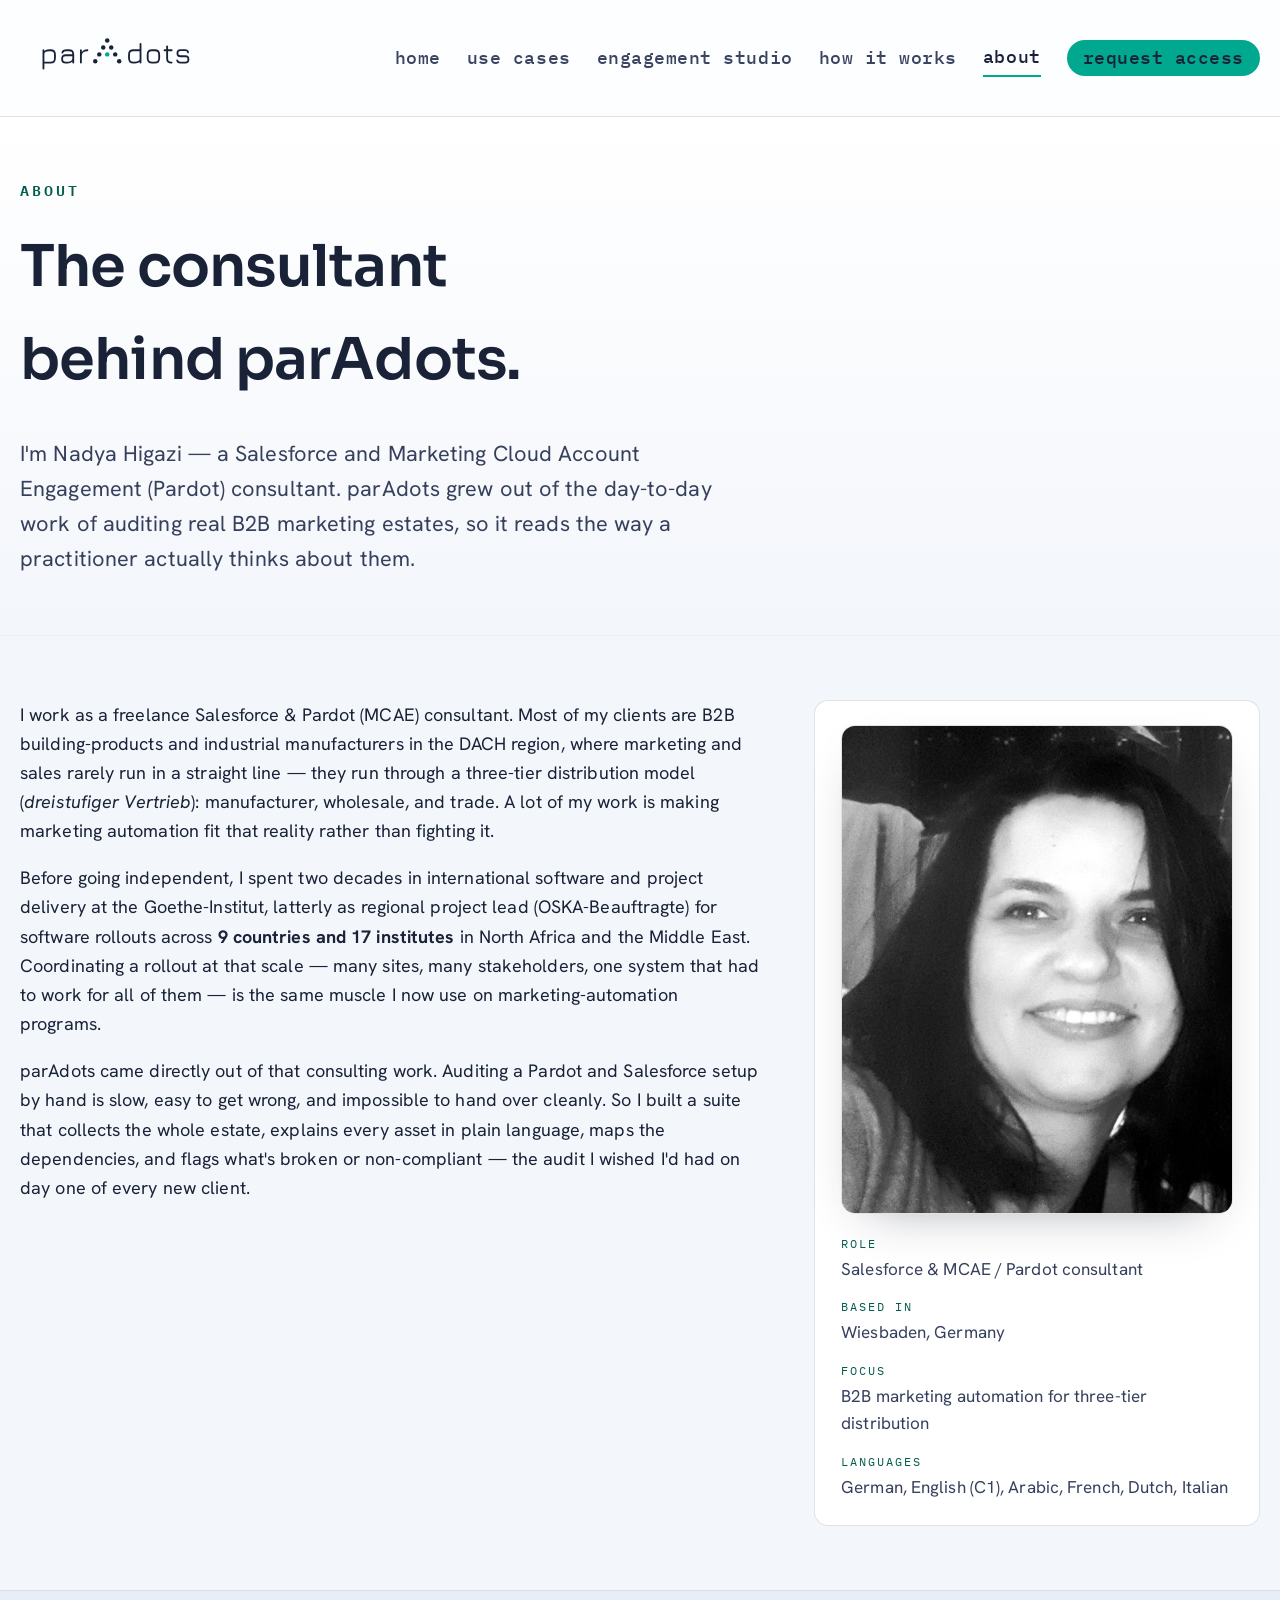
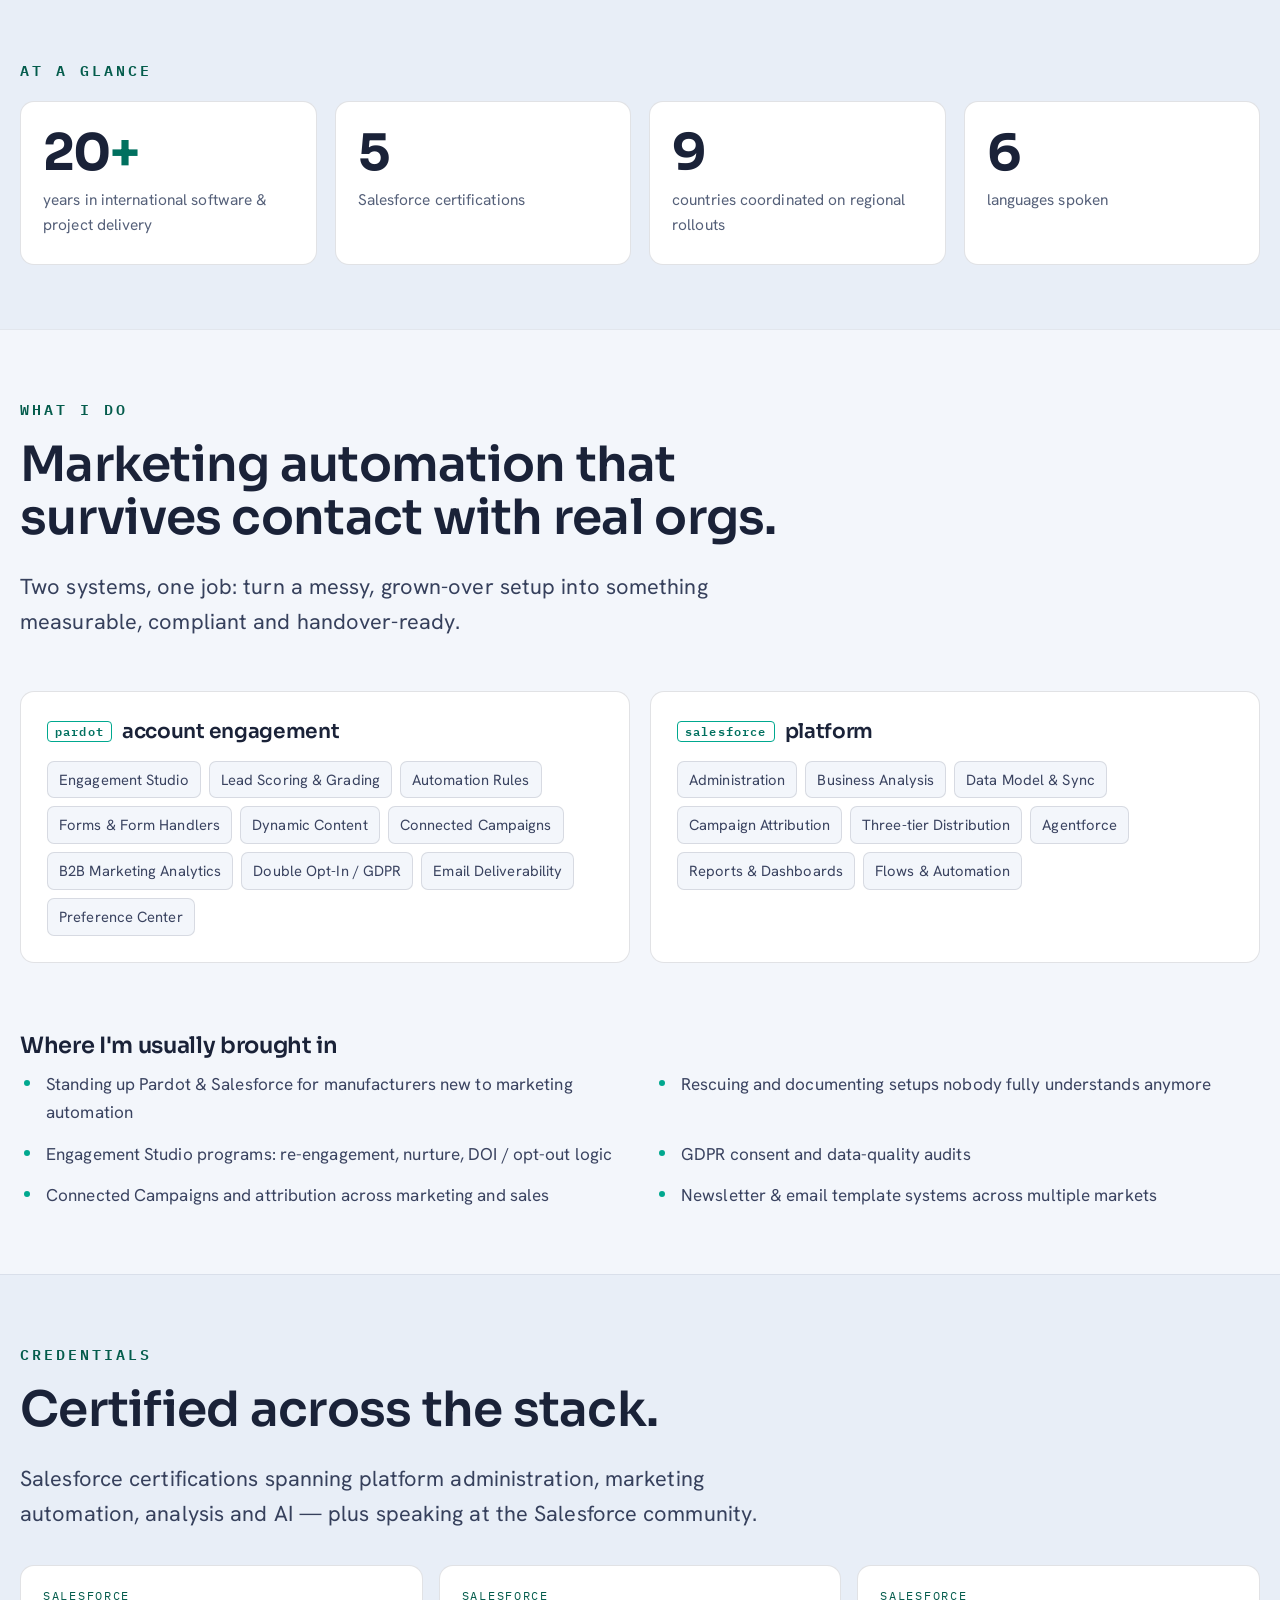
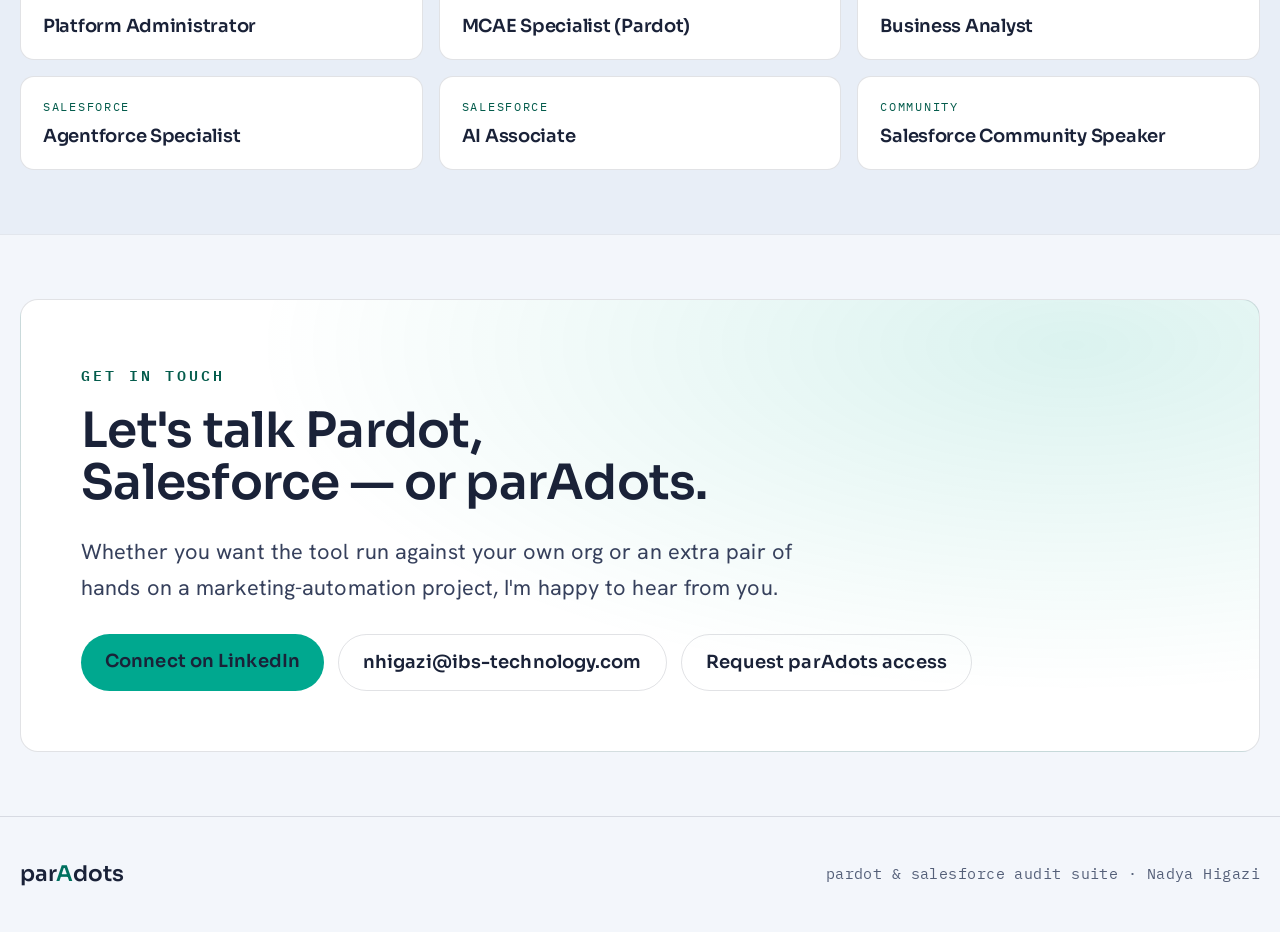
==== about.html @ d180ff5a "Add files via upload" ====
<!doctype html>
<html lang="en">
<head>
<meta charset="utf-8">
<meta name="viewport" content="width=device-width, initial-scale=1">
<title>parAdots — About</title>
<meta name="description" content="About Nadya Higazi — the Salesforce & Marketing Cloud Account Engagement (Pardot) consultant behind parAdots.">
<link rel="icon" href="assets/parAdots-logo.svg">
<link rel="preconnect" href="https://fonts.googleapis.com">
<link rel="preconnect" href="https://fonts.gstatic.com" crossorigin>
<link rel="stylesheet" href="https://fonts.googleapis.com/css2?family=Sora:wght@400;500;600;700&family=Hanken+Grotesk:wght@400;500;600&family=IBM+Plex+Mono:wght@400;500&display=swap">
<link rel="stylesheet" href="styles.css">
<style>
  /* about-page-only helpers, built on the shared tokens */
  .bio-grid{display:grid;grid-template-columns:1.5fr .9fr;gap:clamp(28px,4vw,52px);align-items:start;}
  @media(max-width:820px){.bio-grid{grid-template-columns:1fr;}}
  .glance{border:1px solid var(--line);border-radius:var(--r);background:var(--surface);padding:24px 26px;position:sticky;top:128px;}
  .glance dl{margin:0;display:grid;grid-template-columns:1fr;gap:14px;}
  .glance dt{font-family:var(--font-mono);font-size:.68rem;letter-spacing:.16em;text-transform:uppercase;color:var(--accent-ink);margin-bottom:2px;}
  .glance dd{margin:0;font-size:.95rem;color:#36405c;}
  .twocol{display:grid;grid-template-columns:1fr 1fr;gap:20px;}
  @media(max-width:760px){.twocol{grid-template-columns:1fr;}}
  .certs{display:grid;grid-template-columns:repeat(3,1fr);gap:16px;margin-top:34px;}
  @media(max-width:760px){.certs{grid-template-columns:1fr 1fr;}}
  @media(max-width:440px){.certs{grid-template-columns:1fr;}}
  .cert{border:1px solid var(--line);border-radius:var(--r);background:var(--surface);padding:20px 22px;}
  .cert .k{font-family:var(--font-mono);font-size:.68rem;letter-spacing:.14em;text-transform:uppercase;color:var(--accent-ink);}
  .cert h3{font-size:1rem;margin:.5em 0 0;}
  .portrait{display:block;width:100%;height:auto;border:1px solid var(--line);border-radius:var(--r);box-shadow:0 18px 50px -28px rgba(26,34,56,.45);margin-bottom:20px;}
</style>
</head>
<body>

<header>
  <div class="wrap nav">
    <a class="brandmark" href="index.html" aria-label="parAdots home"><img src="assets/parAdots-logo.svg" alt="parAdots"></a>
    <nav class="nav-links">
      <a href="index.html" class="hide-sm">home</a>
      <a href="scenarios.html" class="hide-sm">use cases</a>
      <a href="engagement-studio.html" class="hide-sm">engagement studio</a>
      <a href="how-it-works.html" class="hide-sm">how it works</a>
      <a href="about.html" class="active">about</a>
      <a href="request-access.html" class="nav-cta">request access</a>
    </nav>
  </div>
</header>

<div class="page-head">
  <div class="wrap">
    <span class="eyebrow">about</span>
    <h1 style="font-size:clamp(2rem,5vw,3.2rem);max-width:18ch">The consultant behind parAdots.</h1>
    <p class="lead">I'm Nadya Higazi — a Salesforce and Marketing Cloud Account Engagement (Pardot) consultant. parAdots grew out of the day-to-day work of auditing real B2B marketing estates, so it reads the way a practitioner actually thinks about them.</p>
  </div>
</div>

<section>
  <div class="wrap bio-grid">
    <div>
      <p>I work as a freelance Salesforce &amp; Pardot (MCAE) consultant. Most of my clients are B2B building-products and industrial manufacturers in the DACH region, where marketing and sales rarely run in a straight line — they run through a three-tier distribution model (<em>dreistufiger Vertrieb</em>): manufacturer, wholesale, and trade. A lot of my work is making marketing automation fit that reality rather than fighting it.</p>
      <p>Before going independent, I spent two decades in international software and project delivery at the Goethe-Institut, latterly as regional project lead (OSKA-Beauftragte) for software rollouts across <strong>9 countries and 17 institutes</strong> in North Africa and the Middle East. Coordinating a rollout at that scale — many sites, many stakeholders, one system that had to work for all of them — is the same muscle I now use on marketing-automation programs.</p>
      <p>parAdots came directly out of that consulting work. Auditing a Pardot and Salesforce setup by hand is slow, easy to get wrong, and impossible to hand over cleanly. So I built a suite that collects the whole estate, explains every asset in plain language, maps the dependencies, and flags what's broken or non-compliant — the audit I wished I'd had on day one of every new client.</p>
    </div>
    <aside class="glance">
      <img class="portrait" src="[data-uri]" alt="Nadya Higazi" width="720" height="900">
      <dl>
        <div><dt>Role</dt><dd>Salesforce &amp; MCAE / Pardot consultant</dd></div>
        <div><dt>Based in</dt><dd>Wiesbaden, Germany</dd></div>
        <div><dt>Focus</dt><dd>B2B marketing automation for three-tier distribution</dd></div>
        <div><dt>Languages</dt><dd>German, English (C1), Arabic, French, Dutch, Italian</dd></div>
      </dl>
    </aside>
  </div>
</section>

<section class="band-deep">
  <div class="wrap">
    <span class="eyebrow">at a glance</span>
    <div class="stats">
      <div class="stat"><div class="big">20<span class="u">+</span></div><div class="cap">years in international software &amp; project delivery</div></div>
      <div class="stat"><div class="big">5</div><div class="cap">Salesforce certifications</div></div>
      <div class="stat"><div class="big">9</div><div class="cap">countries coordinated on regional rollouts</div></div>
      <div class="stat"><div class="big">6</div><div class="cap">languages spoken</div></div>
    </div>
  </div>
</section>

<section>
  <div class="wrap">
    <span class="eyebrow">what i do</span>
    <h2>Marketing automation that survives contact with real orgs.</h2>
    <p class="lead" style="margin-bottom:2.4em">Two systems, one job: turn a messy, grown-over setup into something measurable, compliant and handover-ready.</p>
    <div class="cov">
      <div class="cov-col"><h3><span class="tag">pardot</span> account engagement</h3>
        <div class="tags"><span>Engagement Studio</span><span>Lead Scoring &amp; Grading</span><span>Automation Rules</span><span>Forms &amp; Form Handlers</span><span>Dynamic Content</span><span>Connected Campaigns</span><span>B2B Marketing Analytics</span><span>Double Opt-In / GDPR</span><span>Email Deliverability</span><span>Preference Center</span></div>
      </div>
      <div class="cov-col"><h3><span class="tag">salesforce</span> platform</h3>
        <div class="tags"><span>Administration</span><span>Business Analysis</span><span>Data Model &amp; Sync</span><span>Campaign Attribution</span><span>Three-tier Distribution</span><span>Agentforce</span><span>Reports &amp; Dashboards</span><span>Flows &amp; Automation</span></div>
      </div>
    </div>
    <h3 style="margin-top:3em;font-family:var(--font-display);font-size:1.25rem">Where I'm usually brought in</h3>
    <ul class="checks">
      <li>Standing up Pardot &amp; Salesforce for manufacturers new to marketing automation</li>
      <li>Rescuing and documenting setups nobody fully understands anymore</li>
      <li>Engagement Studio programs: re-engagement, nurture, DOI / opt-out logic</li>
      <li>GDPR consent and data-quality audits</li>
      <li>Connected Campaigns and attribution across marketing and sales</li>
      <li>Newsletter &amp; email template systems across multiple markets</li>
    </ul>
  </div>
</section>

<section class="band-deep">
  <div class="wrap">
    <span class="eyebrow">credentials</span>
    <h2>Certified across the stack.</h2>
    <p class="lead">Salesforce certifications spanning platform administration, marketing automation, analysis and AI — plus speaking at the Salesforce community.</p>
    <div class="certs">
      <div class="cert"><div class="k">salesforce</div><h3>Platform Administrator</h3></div>
      <div class="cert"><div class="k">salesforce</div><h3>MCAE Specialist (Pardot)</h3></div>
      <div class="cert"><div class="k">salesforce</div><h3>Business Analyst</h3></div>
      <div class="cert"><div class="k">salesforce</div><h3>Agentforce Specialist</h3></div>
      <div class="cert"><div class="k">salesforce</div><h3>AI Associate</h3></div>
      <div class="cert"><div class="k">community</div><h3>Salesforce Community Speaker</h3></div>
    </div>
  </div>
</section>

<section>
  <div class="wrap">
    <div class="cta-box">
      <span class="eyebrow">get in touch</span>
      <h2 style="max-width:20ch">Let's talk Pardot, Salesforce — or parAdots.</h2>
      <p class="lead">Whether you want the tool run against your own org or an extra pair of hands on a marketing-automation project, I'm happy to hear from you.</p>
      <div class="btn-row">
        <a class="btn" href="https://www.linkedin.com/in/nadya-higazi" target="_blank" rel="noopener">Connect on LinkedIn</a>
        <a class="btn ghost" href="mailto:nhigazi@ibs-technology.com">nhigazi@ibs-technology.com</a>
        <a class="btn ghost" href="request-access.html">Request parAdots access</a>
      </div>
    </div>
  </div>
</section>

<footer>
  <div class="wrap foot">
    <span class="wordmark">par<span class="cap">A</span>dots</span>
    <p>pardot &amp; salesforce audit suite · Nadya Higazi</p>
  </div>
</footer>

</body>
</html>
---- styles.css ----
/* parAdots — shared styles (multi-page). Light "laboratory paper" ground, navy ink, one teal accent. */
:root{
  --paper:#f3f6fb; --paper-2:#e8eef7; --surface:#ffffff; --surface-2:#edf1f8;
  --accent:#00a88f; --accent-deep:#00705f; --accent-ink:#045c4c;
  --ink:#1a2238; --fg:#1a2238; --muted:#556079;
  --line:rgba(26,34,56,0.13); --line-2:rgba(26,34,56,0.07);
  --warn:#d08a1e; --crit:#d6453b; --info:#3f6fc0;
  --maxw:1280px; --wide:1280px; --r:14px;
  --font-display:'Sora',system-ui,sans-serif;
  --font-body:'Hanken Grotesk',system-ui,sans-serif;
  --font-mono:'IBM Plex Mono',ui-monospace,monospace;
}
*{box-sizing:border-box;}
html{font-size:18px;-webkit-text-size-adjust:100%;scroll-behavior:smooth;}
body{margin:0;background:var(--paper);color:var(--fg);font-family:var(--font-body);font-size:1rem;line-height:1.62;letter-spacing:.1px;overflow-x:hidden;}
img{max-width:100%;}
a{color:inherit;}

.wrap{max-width:var(--maxw);margin-inline:auto;padding-left:max(20px,env(safe-area-inset-left,0px));padding-right:max(20px,env(safe-area-inset-right,0px));}
.wide{max-width:var(--wide);}
section{padding-block:clamp(40px,5vw,64px);position:relative;}
section + section{border-top:1px solid var(--line-2);}
.band-deep{background:var(--paper-2);}

h1,h2,h3{font-family:var(--font-display);text-wrap:balance;font-weight:600;letter-spacing:-.015em;color:var(--ink);margin:0 0 .5em;}
h2{font-size:clamp(1.9rem,3.8vw,2.8rem);line-height:1.08;}
h3{font-size:1.12rem;line-height:1.3;}
p{margin:0 0 1em;}
.eyebrow{font-family:var(--font-mono);font-size:.84rem;font-weight:600;letter-spacing:.2em;text-transform:uppercase;color:var(--accent-ink);display:inline-block;margin:0 0 1.1em;}
.muted{color:var(--muted);}
.lead{font-size:clamp(1.1rem,1.7vw,1.28rem);color:#36405c;max-width:62ch;}
code{font-family:var(--font-mono);color:var(--accent-deep);}
.wordmark{font-family:var(--font-display);font-weight:600;letter-spacing:-.01em;color:var(--ink);}
.wordmark .cap{color:var(--accent-deep);}

/* ---------- header / nav (large logo) ---------- */
header{position:sticky;top:0;z-index:70;background:rgba(255,255,255,.82);backdrop-filter:blur(14px);-webkit-backdrop-filter:blur(14px);border-bottom:1px solid var(--line);}
.nav{display:flex;align-items:center;gap:22px;min-height:112px;flex-wrap:wrap;padding-block:12px;}
.brandmark{display:flex;align-items:center;text-decoration:none;}
.brandmark img{height:92px;width:auto;display:block;}
.nav-links{margin-left:auto;display:flex;gap:26px;align-items:center;flex-wrap:wrap;}
.nav-links a{font-family:var(--font-mono);font-size:.98rem;font-weight:500;letter-spacing:.03em;text-decoration:none;color:#3a4360;text-transform:lowercase;transition:color .18s;padding-block:4px;}
.nav-links a:hover{color:var(--ink);}
.nav-links a.active{color:var(--ink);border-bottom:2px solid var(--accent);}
.nav-cta{color:var(--ink)!important;background:var(--accent);padding:9px 16px;border-radius:100px;font-weight:500;border-bottom:0!important;}
.nav-cta:hover{background:#0fbda2;}
@media(max-width:860px){
  .brandmark img{height:68px;}
  .nav{min-height:88px;}
  .nav-links{gap:16px;}
  .nav-links a.hide-sm{display:none;}
}

/* ---------- hero (home) ---------- */
.hero{position:relative;overflow:hidden;padding-block:clamp(52px,8vw,92px);background:linear-gradient(180deg,#fff 0%,var(--paper) 72%);}
#dotfield{position:absolute;inset:0;width:100%;height:100%;z-index:0;}
.hero .wrap{position:relative;z-index:1;}
.hero h1{font-size:clamp(2.5rem,7vw,4.6rem);line-height:.98;font-weight:700;letter-spacing:-.03em;margin:0 0 .45em;max-width:16ch;}
.hero h1 .mark{color:var(--accent-deep);}
.hero .lead{font-size:clamp(1.08rem,2vw,1.3rem);max-width:58ch;}
.chips{display:flex;flex-wrap:wrap;gap:10px;margin-top:2em;}
.chip{font-family:var(--font-mono);font-size:.72rem;letter-spacing:.04em;color:#3a4360;border:1px solid var(--line);border-radius:100px;padding:7px 13px;background:rgba(255,255,255,.7);}
.chip b{color:var(--accent-deep);font-weight:600;}

/* ---------- inner page header ---------- */
.page-head{background:linear-gradient(180deg,#fff 0%,var(--paper) 100%);padding-block:clamp(34px,5vw,58px);border-bottom:1px solid var(--line-2);}
.page-head .lead{margin-bottom:0;}

/* ---------- buttons ---------- */
.btn{display:inline-block;font-family:var(--font-display);font-weight:600;text-decoration:none;background:var(--accent);color:var(--ink);padding:13px 24px;border-radius:100px;transition:background .18s;}
.btn:hover{background:#0fbda2;}
.btn.ghost{background:transparent;border:1px solid var(--line);color:var(--ink);}
.btn.ghost:hover{background:var(--surface-2);}
.btn-row{display:flex;flex-wrap:wrap;gap:14px;margin-top:1.6em;}

/* ---------- explore cards (home) ---------- */
.cards{display:grid;grid-template-columns:repeat(3,1fr);gap:20px;margin-top:40px;}
.card{display:block;text-decoration:none;border:1px solid var(--line);border-radius:var(--r);padding:26px;background:var(--surface);transition:border-color .18s,transform .18s,box-shadow .18s;}
.card:hover{border-color:var(--accent);transform:translateY(-3px);box-shadow:0 16px 40px -26px rgba(26,34,56,.5);}
.card .num{font-family:var(--font-mono);font-size:.74rem;color:var(--accent-ink);letter-spacing:.1em;}
.card h3{margin:12px 0 .3em;}
.card p{font-size:.92rem;color:var(--muted);margin:0;}
.card .go{font-family:var(--font-mono);font-size:.78rem;color:var(--accent-deep);margin-top:14px;display:inline-block;}
@media(max-width:820px){.cards{grid-template-columns:1fr;}}

/* ---------- pipeline ---------- */
.pipe{display:grid;grid-template-columns:repeat(4,1fr);gap:1px;background:var(--line);border:1px solid var(--line);border-radius:var(--r);overflow:hidden;}
.pipe .step{background:var(--surface);padding:26px 22px;}
.pipe .num{font-family:var(--font-mono);font-size:.72rem;color:var(--accent-deep);letter-spacing:.1em;}
.pipe .step h3{margin-top:12px;}
.pipe .step p{font-size:.9rem;color:var(--muted);margin:0;}
@media(max-width:760px){.pipe{grid-template-columns:1fr 1fr;}}
@media(max-width:440px){.pipe{grid-template-columns:1fr;}}

/* ---------- framed screenshots ---------- */
.frame{border:1px solid var(--line);border-radius:var(--r);overflow:hidden;background:var(--surface);box-shadow:0 18px 50px -28px rgba(26,34,56,.45);}
.frame img{display:block;width:100%;height:auto;}
figure{margin:0;}
figcaption{font-family:var(--font-mono);font-size:.78rem;letter-spacing:.05em;color:var(--muted);margin-top:12px;text-align:center;}

/* ---------- scenarios ---------- */
.scenario{display:grid;grid-template-columns:1.02fr .98fr;gap:clamp(32px,5vw,64px);align-items:center;}
.scenario+.scenario{margin-top:clamp(56px,8vw,96px);}
.scenario.flip .s-art{order:-1;}
.s-index{font-family:var(--font-mono);font-size:1.02rem;font-weight:600;letter-spacing:.1em;color:var(--accent-ink);margin-bottom:1.1em;display:flex;align-items:center;gap:12px;}
.s-index::before{content:"";width:30px;height:2px;background:var(--accent);display:inline-block;}
.s-h{font-family:var(--font-display);font-size:clamp(1.4rem,2.6vw,1.9rem);margin-bottom:.5em;}
.prob{color:var(--muted);border-left:2px solid var(--line);padding-left:16px;margin:1.3em 0;}
.prob .label{display:block;font-family:var(--font-mono);font-size:.74rem;font-weight:600;letter-spacing:.16em;text-transform:uppercase;color:var(--accent-ink);margin-bottom:6px;}
.payoff{display:flex;gap:12px;align-items:flex-start;margin-top:1.4em;}
.payoff svg{flex:0 0 auto;margin-top:3px;}
.payoff p{margin:0;font-family:var(--font-display);font-weight:500;font-size:1.05rem;color:var(--ink);}
.s-art{min-width:0;}
@media(max-width:820px){.scenario{grid-template-columns:1fr;gap:26px;}.scenario.flip .s-art{order:0;}}

/* ---------- ES features ---------- */
.feat3{display:grid;grid-template-columns:repeat(3,1fr);gap:20px;margin-top:40px;}
.feat{border:1px solid var(--line);border-radius:var(--r);padding:24px;background:var(--surface);}
.feat .ic{width:34px;height:34px;border-radius:9px;display:flex;align-items:center;justify-content:center;background:var(--surface-2);margin-bottom:14px;}
.feat h3{font-size:1.02rem;}
.feat p{font-size:.9rem;color:var(--muted);margin:0;}
@media(max-width:760px){.feat3{grid-template-columns:1fr;}}

/* ---------- process steps ---------- */
.steps2{display:flex;flex-direction:column;gap:34px;margin-top:38px;}
.steps2 figure{margin:0;}
.steps2 .narrow{max-width:560px;width:100%;margin-inline:auto;}
.steplab{font-family:var(--font-mono);font-size:.88rem;font-weight:600;letter-spacing:.1em;color:var(--accent-ink);margin:0 0 10px;}

/* ---------- stats ---------- */
.stats{display:grid;grid-template-columns:repeat(4,1fr);gap:18px;}
.stat{border:1px solid var(--line);border-radius:var(--r);padding:26px 22px;background:var(--surface);}
.stat .big{font-family:var(--font-display);font-weight:700;font-size:clamp(2rem,4vw,2.8rem);line-height:1;letter-spacing:-.03em;}
.stat .big .u{color:var(--accent-deep);}
.stat .cap{font-size:.86rem;color:var(--muted);margin-top:10px;}
@media(max-width:760px){.stats{grid-template-columns:1fr 1fr;}}

/* ---------- coverage ---------- */
.cov{display:grid;grid-template-columns:1fr 1fr;gap:20px;}
.cov-col{border:1px solid var(--line);border-radius:var(--r);padding:26px;background:var(--surface);}
.cov-col h3{display:flex;align-items:center;gap:10px;}
.cov-col h3 .tag{font-family:var(--font-mono);font-size:.64rem;letter-spacing:.1em;color:var(--accent-deep);border:1px solid var(--accent);border-radius:4px;padding:2px 7px;}
.tags{display:flex;flex-wrap:wrap;gap:8px;margin-top:16px;}
.tags span{font-size:.82rem;color:#3a4360;background:var(--paper);border:1px solid var(--line);border-radius:7px;padding:6px 11px;}
@media(max-width:720px){.cov{grid-template-columns:1fr;}}
.checks{display:grid;grid-template-columns:1fr 1fr;gap:14px 30px;margin:10px 0 0;padding:0;}
.checks li{list-style:none;padding-left:26px;position:relative;color:#3a4360;font-size:.95rem;}
.checks li::before{content:"";position:absolute;left:4px;top:9px;width:6px;height:6px;border-radius:50%;background:var(--accent);}
@media(max-width:640px){.checks{grid-template-columns:1fr;}}

/* ---------- cta ---------- */
.cta-box{border:1px solid var(--line);border-radius:18px;padding:clamp(32px,6vw,60px);background:radial-gradient(120% 140% at 85% 10%,rgba(0,168,143,.14),transparent 55%),var(--surface);}
.copyrow{display:inline-flex;align-items:center;margin-top:8px;border:1px solid var(--line);border-radius:100px;overflow:hidden;background:var(--paper);max-width:100%;}
.copyrow code{font-size:.9rem;padding:12px 18px;color:var(--ink);overflow:hidden;text-overflow:ellipsis;}
.copyrow button{border:0;background:var(--accent);color:var(--ink);font-family:var(--font-mono);font-size:.8rem;padding:12px 18px;cursor:pointer;letter-spacing:.05em;flex:0 0 auto;}
.copyrow button:hover{background:#0fbda2;}
.copyrow button.done{background:var(--surface-2);color:var(--accent-deep);}

/* ---------- footer ---------- */
footer{border-top:1px solid var(--line);padding-block:40px;}
.foot{display:flex;flex-wrap:wrap;gap:14px 30px;align-items:center;justify-content:space-between;}
.foot .wordmark{font-size:1.2rem;}
.foot p{margin:0;font-size:.82rem;color:var(--muted);font-family:var(--font-mono);letter-spacing:.03em;}
.foot nav{display:flex;flex-wrap:wrap;gap:18px;}
.foot nav a{font-family:var(--font-mono);font-size:.78rem;color:var(--muted);text-decoration:none;}
.foot nav a:hover{color:var(--ink);}

:focus-visible{outline:2px solid var(--accent-deep);outline-offset:3px;border-radius:4px;}
@media(prefers-reduced-motion:reduce){*{animation:none!important;transition:none!important;scroll-behavior:auto;}}
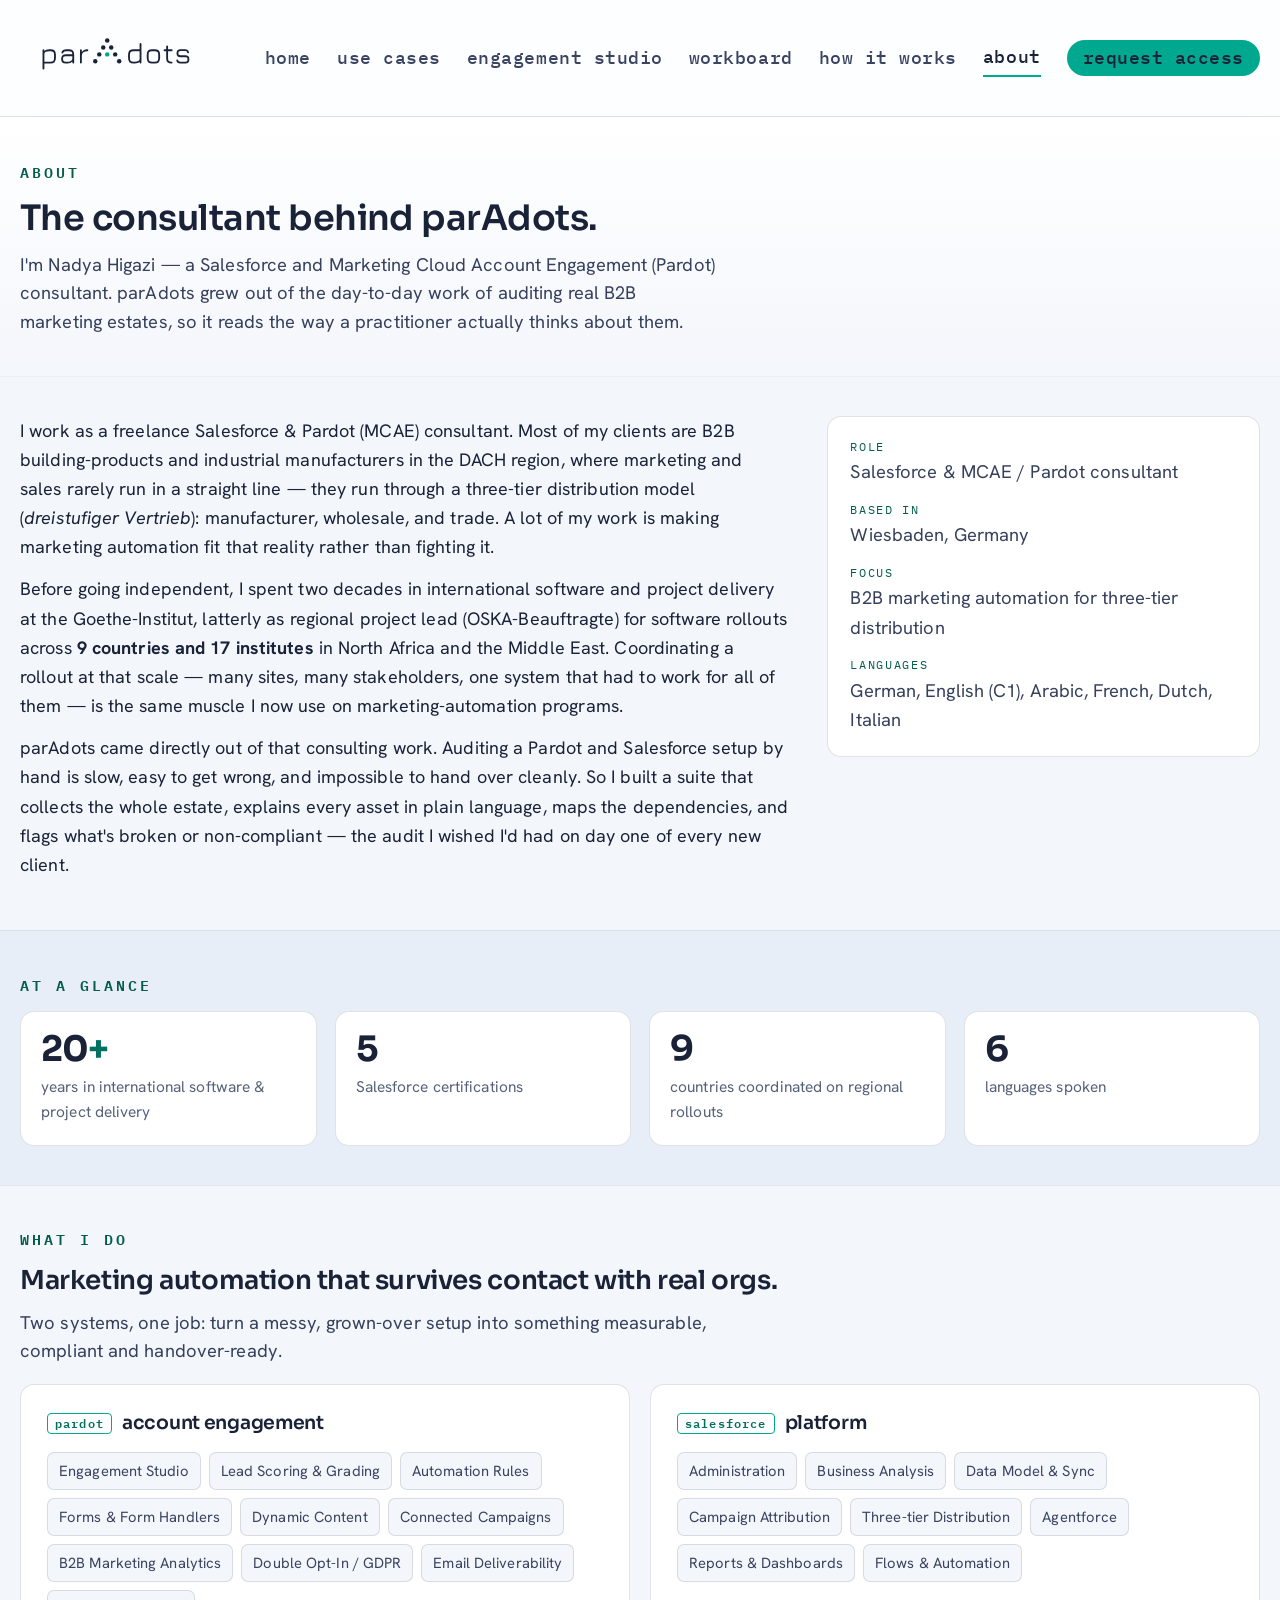
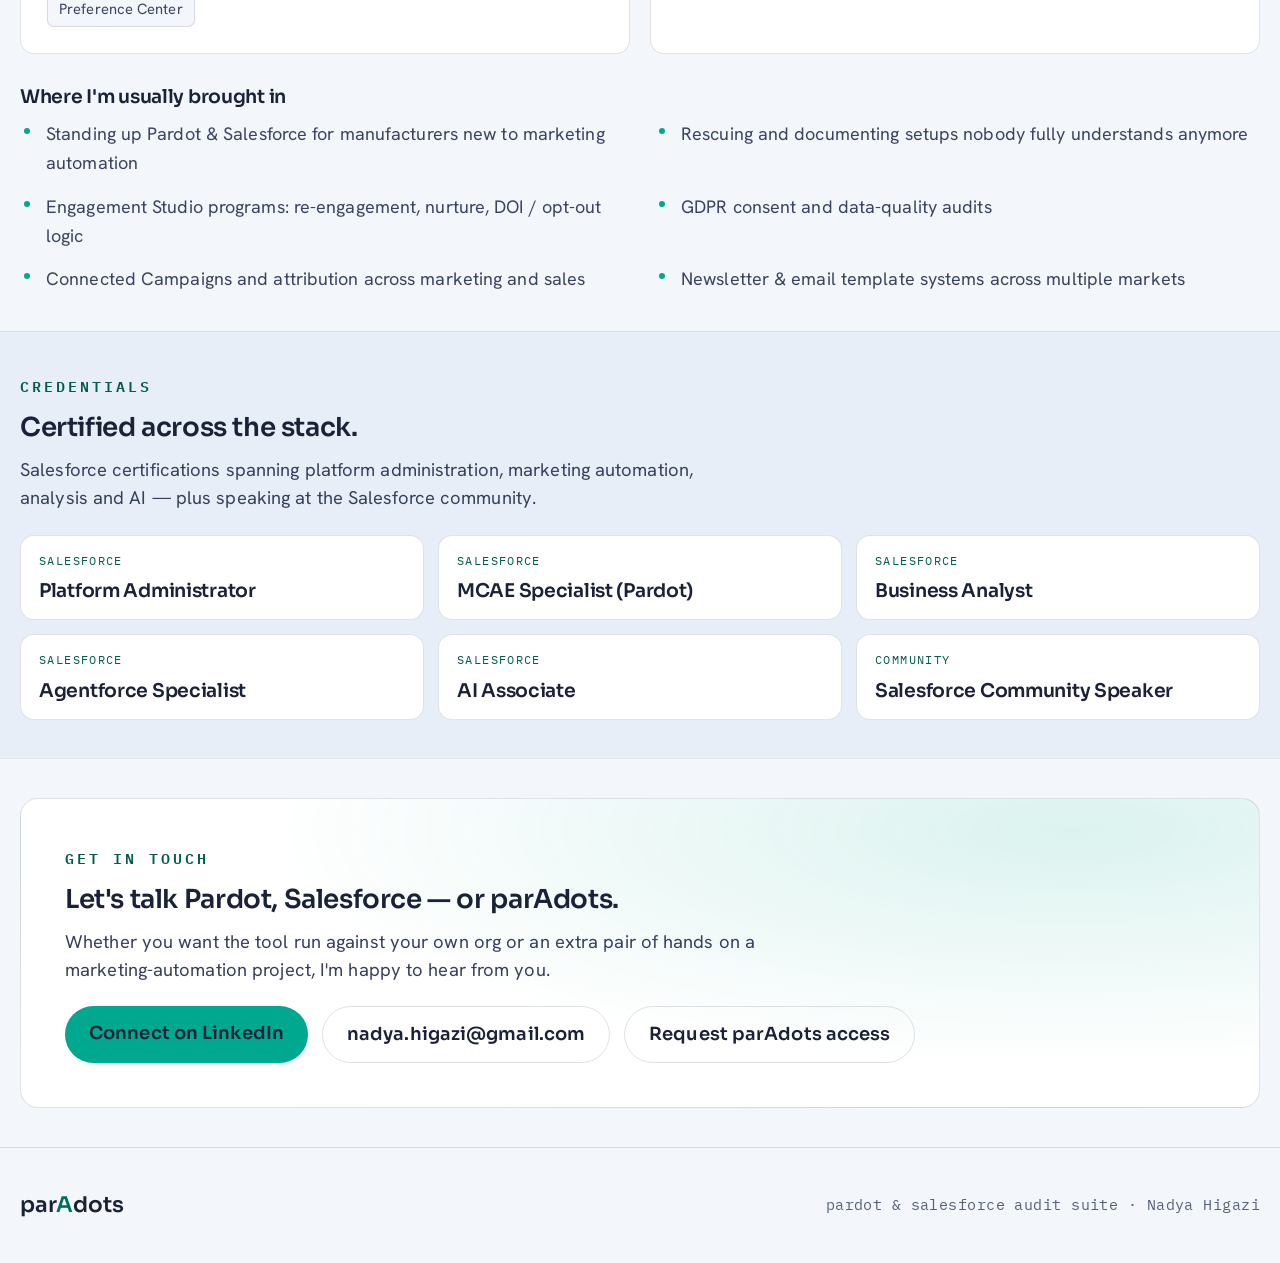
==== commit 338cacfb: "Add files via upload" ====
--- a/about.html
+++ b/about.html
@@ -11,22 +11,35 @@
 <link rel="stylesheet" href="https://fonts.googleapis.com/css2?family=Sora:wght@400;500;600;700&family=Hanken+Grotesk:wght@400;500;600&family=IBM+Plex+Mono:wght@400;500&display=swap">
 <link rel="stylesheet" href="styles.css">
 <style>
-  /* about-page-only helpers, built on the shared tokens */
-  .bio-grid{display:grid;grid-template-columns:1.5fr .9fr;gap:clamp(28px,4vw,52px);align-items:start;}
+  /* about page — unified type scale + tighter rhythm */
+  .page-head{padding-block:clamp(26px,3.5vw,40px);}
+  .page-head h1{font-size:1.95rem;line-height:1.15;max-width:30ch;margin:0 0 .35em;}
+  section{padding-block:clamp(28px,3vw,40px);}
+  section h2{font-size:1.45rem;line-height:1.22;margin:0 0 .45em;}
+  .eyebrow{margin-bottom:.85em;}
+  p{margin:0 0 .72em;}
+  .lead{font-size:1.02rem;line-height:1.55;max-width:70ch;margin:0 0 1em;}
+  h3{font-size:1.05rem;}
+
+  .bio-grid{display:grid;grid-template-columns:1.6fr .9fr;gap:clamp(24px,3vw,40px);align-items:start;}
   @media(max-width:820px){.bio-grid{grid-template-columns:1fr;}}
-  .glance{border:1px solid var(--line);border-radius:var(--r);background:var(--surface);padding:24px 26px;position:sticky;top:128px;}
-  .glance dl{margin:0;display:grid;grid-template-columns:1fr;gap:14px;}
-  .glance dt{font-family:var(--font-mono);font-size:.68rem;letter-spacing:.16em;text-transform:uppercase;color:var(--accent-ink);margin-bottom:2px;}
-  .glance dd{margin:0;font-size:.95rem;color:#36405c;}
-  .twocol{display:grid;grid-template-columns:1fr 1fr;gap:20px;}
-  @media(max-width:760px){.twocol{grid-template-columns:1fr;}}
-  .certs{display:grid;grid-template-columns:repeat(3,1fr);gap:16px;margin-top:34px;}
+  .glance{border:1px solid var(--line);border-radius:var(--r);background:var(--surface);padding:20px 22px;position:sticky;top:128px;}
+  .glance dl{margin:0;display:grid;gap:12px;}
+  .glance dt{font-family:var(--font-mono);font-size:.66rem;letter-spacing:.14em;text-transform:uppercase;color:var(--accent-ink);margin-bottom:2px;}
+  .glance dd{margin:0;font-size:1.02rem;color:#36405c;}
+  .stats .big{font-size:1.95rem;}
+  .stat{padding:20px 20px;}
+  .stat .cap{font-size:.86rem;margin-top:8px;}
+  .cov-col h3{font-size:1.05rem;}
+  .checks li{font-size:1rem;}
+  .certs{display:grid;grid-template-columns:repeat(3,1fr);gap:14px;margin-top:22px;}
   @media(max-width:760px){.certs{grid-template-columns:1fr 1fr;}}
   @media(max-width:440px){.certs{grid-template-columns:1fr;}}
-  .cert{border:1px solid var(--line);border-radius:var(--r);background:var(--surface);padding:20px 22px;}
-  .cert .k{font-family:var(--font-mono);font-size:.68rem;letter-spacing:.14em;text-transform:uppercase;color:var(--accent-ink);}
-  .cert h3{font-size:1rem;margin:.5em 0 0;}
-  .portrait{display:block;width:100%;height:auto;border:1px solid var(--line);border-radius:var(--r);box-shadow:0 18px 50px -28px rgba(26,34,56,.45);margin-bottom:20px;}
+  .cert{border:1px solid var(--line);border-radius:var(--r);background:var(--surface);padding:16px 18px;}
+  .cert .k{font-family:var(--font-mono);font-size:.64rem;letter-spacing:.12em;text-transform:uppercase;color:var(--accent-ink);}
+  .cert h3{font-size:1.05rem;margin:.45em 0 0;}
+  .btn-row{margin-top:1.2em;}
+  .cta-box{padding:clamp(26px,4vw,44px);}
 </style>
 </head>
 <body>
@@ -38,6 +51,7 @@
       <a href="index.html" class="hide-sm">home</a>
       <a href="scenarios.html" class="hide-sm">use cases</a>
       <a href="engagement-studio.html" class="hide-sm">engagement studio</a>
+      <a href="workboard.html" class="hide-sm">workboard</a>
       <a href="how-it-works.html" class="hide-sm">how it works</a>
       <a href="about.html" class="active">about</a>
       <a href="request-access.html" class="nav-cta">request access</a>
@@ -48,7 +62,7 @@
 <div class="page-head">
   <div class="wrap">
     <span class="eyebrow">about</span>
-    <h1 style="font-size:clamp(2rem,5vw,3.2rem);max-width:18ch">The consultant behind parAdots.</h1>
+    <h1>The consultant behind parAdots.</h1>
     <p class="lead">I'm Nadya Higazi — a Salesforce and Marketing Cloud Account Engagement (Pardot) consultant. parAdots grew out of the day-to-day work of auditing real B2B marketing estates, so it reads the way a practitioner actually thinks about them.</p>
   </div>
 </div>
@@ -61,7 +75,6 @@
       <p>parAdots came directly out of that consulting work. Auditing a Pardot and Salesforce setup by hand is slow, easy to get wrong, and impossible to hand over cleanly. So I built a suite that collects the whole estate, explains every asset in plain language, maps the dependencies, and flags what's broken or non-compliant — the audit I wished I'd had on day one of every new client.</p>
     </div>
     <aside class="glance">
-      <img class="portrait" src="[data-uri]" alt="Nadya Higazi" width="720" height="900">
       <dl>
         <div><dt>Role</dt><dd>Salesforce &amp; MCAE / Pardot consultant</dd></div>
         <div><dt>Based in</dt><dd>Wiesbaden, Germany</dd></div>
@@ -88,7 +101,7 @@
   <div class="wrap">
     <span class="eyebrow">what i do</span>
     <h2>Marketing automation that survives contact with real orgs.</h2>
-    <p class="lead" style="margin-bottom:2.4em">Two systems, one job: turn a messy, grown-over setup into something measurable, compliant and handover-ready.</p>
+    <p class="lead">Two systems, one job: turn a messy, grown-over setup into something measurable, compliant and handover-ready.</p>
     <div class="cov">
       <div class="cov-col"><h3><span class="tag">pardot</span> account engagement</h3>
         <div class="tags"><span>Engagement Studio</span><span>Lead Scoring &amp; Grading</span><span>Automation Rules</span><span>Forms &amp; Form Handlers</span><span>Dynamic Content</span><span>Connected Campaigns</span><span>B2B Marketing Analytics</span><span>Double Opt-In / GDPR</span><span>Email Deliverability</span><span>Preference Center</span></div>
@@ -97,7 +110,7 @@
         <div class="tags"><span>Administration</span><span>Business Analysis</span><span>Data Model &amp; Sync</span><span>Campaign Attribution</span><span>Three-tier Distribution</span><span>Agentforce</span><span>Reports &amp; Dashboards</span><span>Flows &amp; Automation</span></div>
       </div>
     </div>
-    <h3 style="margin-top:3em;font-family:var(--font-display);font-size:1.25rem">Where I'm usually brought in</h3>
+    <h3 style="margin-top:1.6em">Where I'm usually brought in</h3>
     <ul class="checks">
       <li>Standing up Pardot &amp; Salesforce for manufacturers new to marketing automation</li>
       <li>Rescuing and documenting setups nobody fully understands anymore</li>
@@ -129,11 +142,11 @@
   <div class="wrap">
     <div class="cta-box">
       <span class="eyebrow">get in touch</span>
-      <h2 style="max-width:20ch">Let's talk Pardot, Salesforce — or parAdots.</h2>
+      <h2>Let's talk Pardot, Salesforce — or parAdots.</h2>
       <p class="lead">Whether you want the tool run against your own org or an extra pair of hands on a marketing-automation project, I'm happy to hear from you.</p>
       <div class="btn-row">
         <a class="btn" href="https://www.linkedin.com/in/nadya-higazi" target="_blank" rel="noopener">Connect on LinkedIn</a>
-        <a class="btn ghost" href="mailto:nhigazi@ibs-technology.com">nhigazi@ibs-technology.com</a>
+        <a class="btn ghost" href="mailto:nadya.higazi@gmail.com">nadya.higazi@gmail.com</a>
         <a class="btn ghost" href="request-access.html">Request parAdots access</a>
       </div>
     </div>
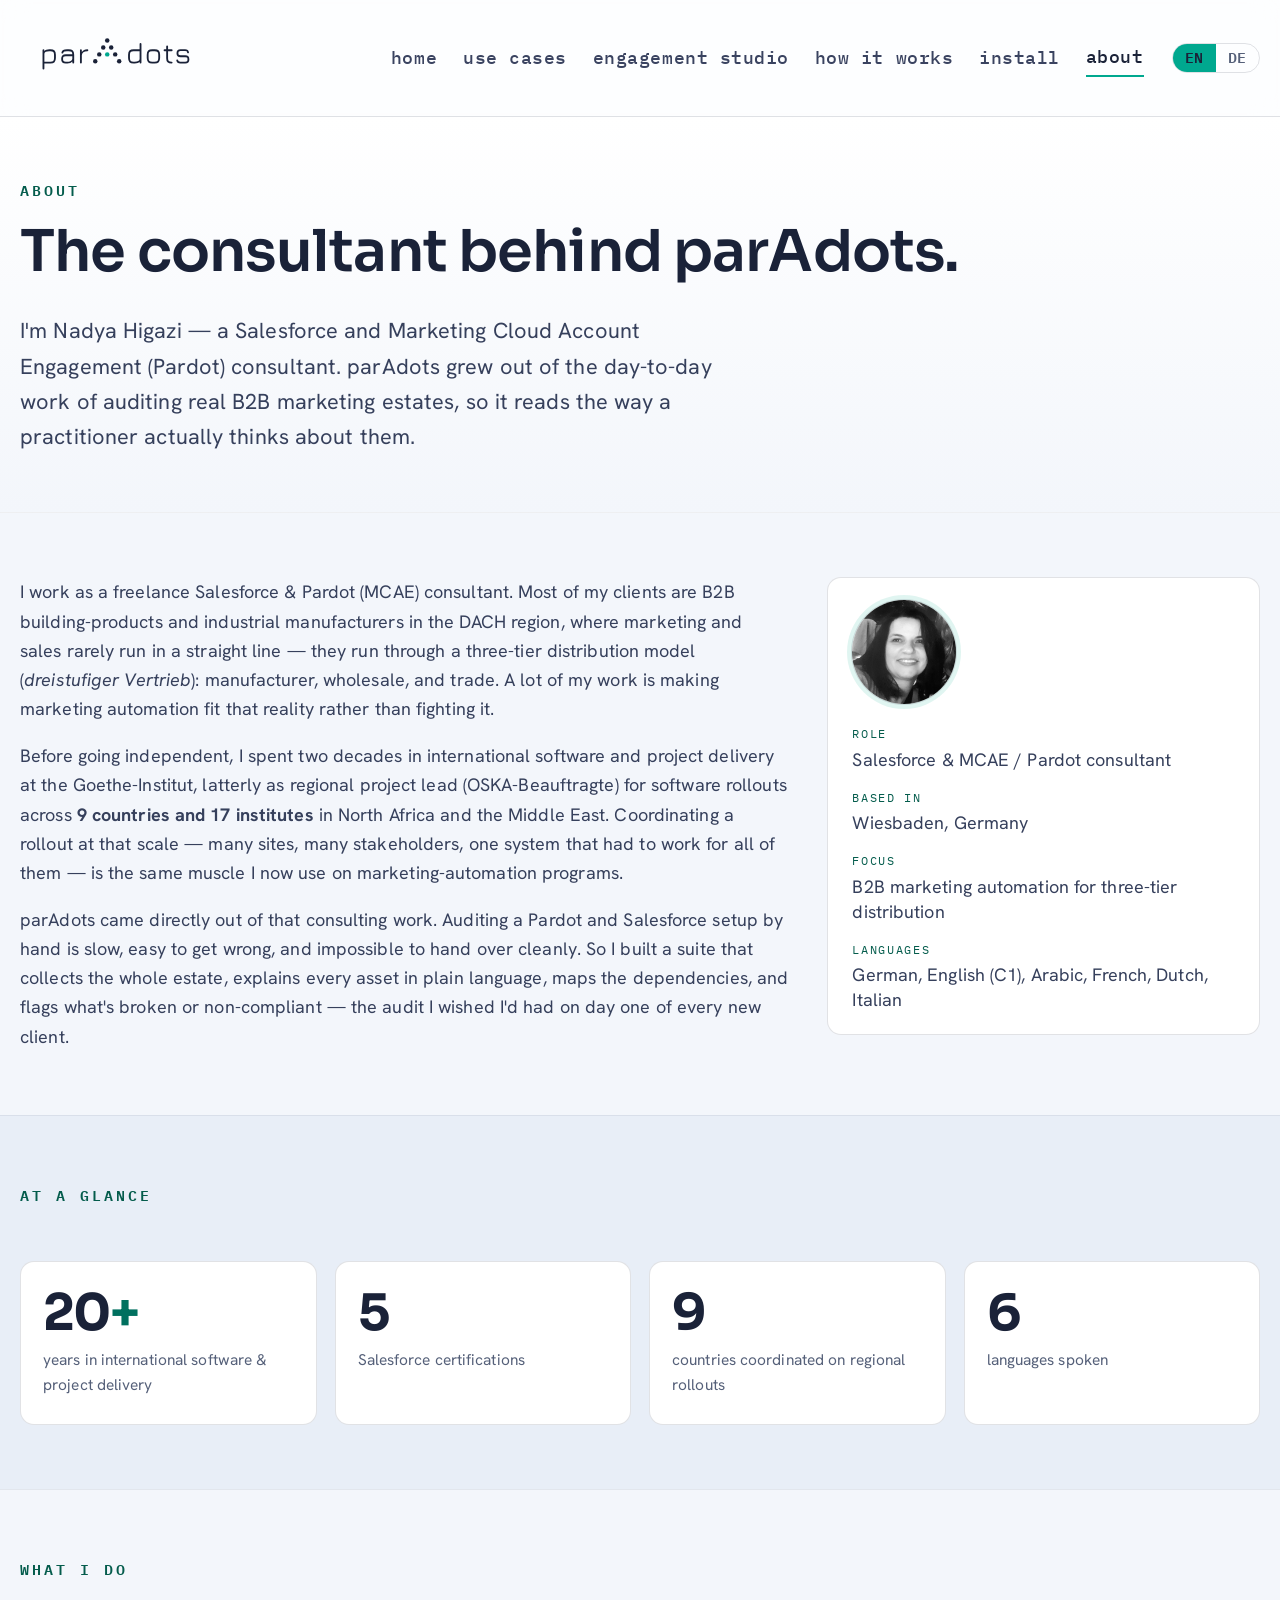
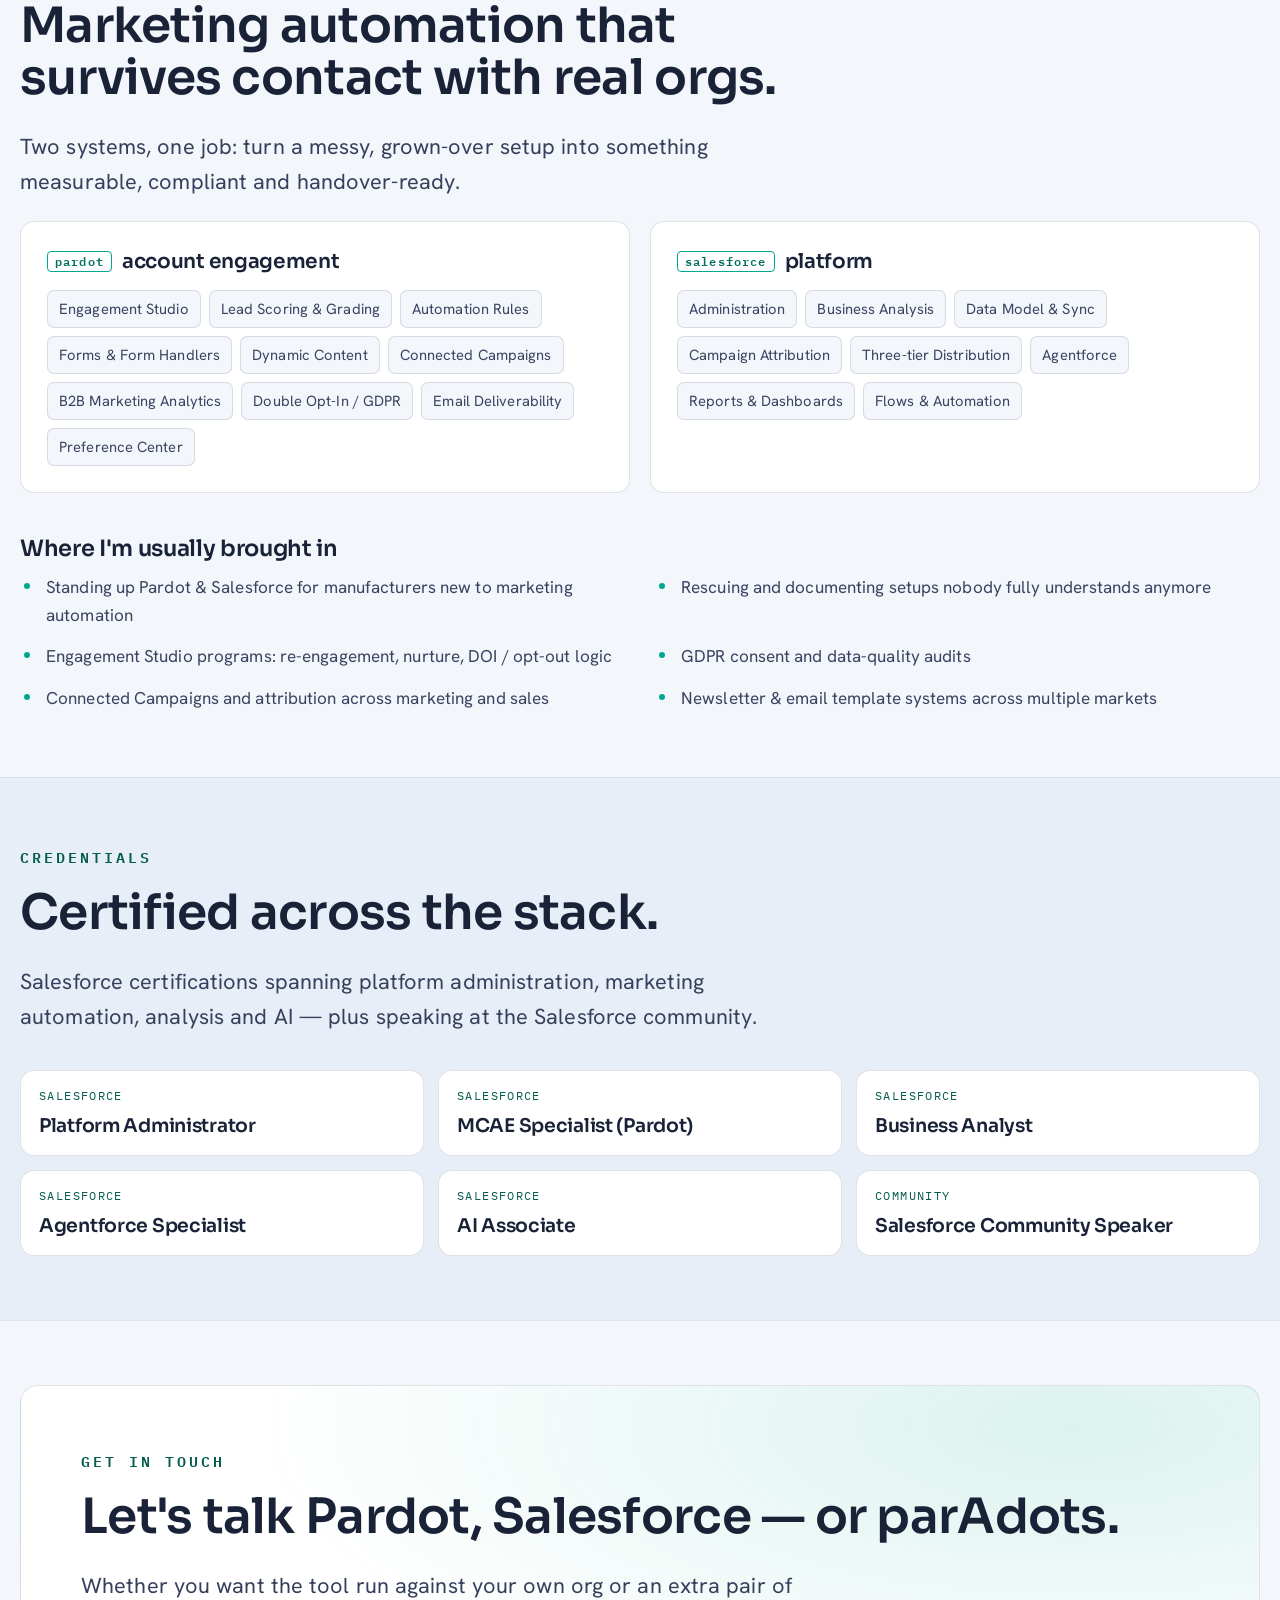
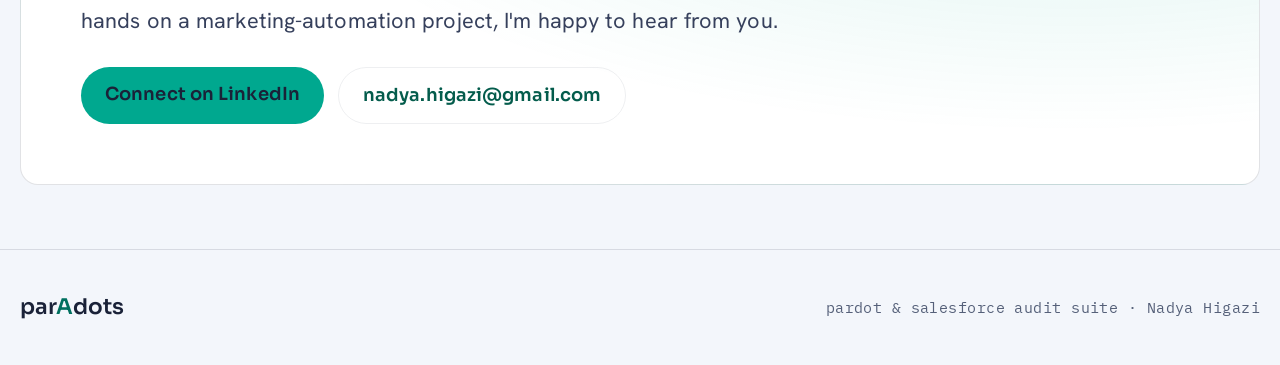
==== commit b8a7dc9c: "Add files via upload" ====
--- a/about.html
+++ b/about.html
@@ -12,34 +12,24 @@
 <link rel="stylesheet" href="styles.css">
 <style>
   /* about page — unified type scale + tighter rhythm */
-  .page-head{padding-block:clamp(26px,3.5vw,40px);}
-  .page-head h1{font-size:1.95rem;line-height:1.15;max-width:30ch;margin:0 0 .35em;}
-  section{padding-block:clamp(28px,3vw,40px);}
-  section h2{font-size:1.45rem;line-height:1.22;margin:0 0 .45em;}
-  .eyebrow{margin-bottom:.85em;}
-  p{margin:0 0 .72em;}
-  .lead{font-size:1.02rem;line-height:1.55;max-width:70ch;margin:0 0 1em;}
-  h3{font-size:1.05rem;}
-
-  .bio-grid{display:grid;grid-template-columns:1.6fr .9fr;gap:clamp(24px,3vw,40px);align-items:start;}
+  .page-head h1{font-size:clamp(2rem,5vw,3.2rem);line-height:1.12;max-width:26ch;}
+  .bio-grid{display:grid;grid-template-columns:1.6fr .9fr;gap:clamp(24px,3vw,44px);align-items:start;}
   @media(max-width:820px){.bio-grid{grid-template-columns:1fr;}}
-  .glance{border:1px solid var(--line);border-radius:var(--r);background:var(--surface);padding:20px 22px;position:sticky;top:128px;}
-  .glance dl{margin:0;display:grid;gap:12px;}
-  .glance dt{font-family:var(--font-mono);font-size:.66rem;letter-spacing:.14em;text-transform:uppercase;color:var(--accent-ink);margin-bottom:2px;}
-  .glance dd{margin:0;font-size:1.02rem;color:#36405c;}
-  .stats .big{font-size:1.95rem;}
-  .stat{padding:20px 20px;}
-  .stat .cap{font-size:.86rem;margin-top:8px;}
-  .cov-col h3{font-size:1.05rem;}
-  .checks li{font-size:1rem;}
-  .certs{display:grid;grid-template-columns:repeat(3,1fr);gap:14px;margin-top:22px;}
+  .bio-grid > div p{margin:0 0 1em;color:#36405c;}
+  .bio-grid > div p:last-child{margin-bottom:0;}
+  .glance{border:1px solid var(--line);border-radius:var(--r);background:var(--surface);padding:22px 24px;position:sticky;top:112px;}
+  .glance dl{margin:0;display:grid;gap:16px;}
+  .glance dt{font-family:var(--font-mono);font-size:.66rem;letter-spacing:.14em;text-transform:uppercase;color:var(--accent-ink);margin-bottom:3px;}
+  .glance dd{margin:0;font-size:1rem;color:#36405c;line-height:1.4;}
+  .certs{display:grid;grid-template-columns:repeat(3,1fr);gap:14px;margin-top:2em;}
   @media(max-width:760px){.certs{grid-template-columns:1fr 1fr;}}
   @media(max-width:440px){.certs{grid-template-columns:1fr;}}
   .cert{border:1px solid var(--line);border-radius:var(--r);background:var(--surface);padding:16px 18px;}
   .cert .k{font-family:var(--font-mono);font-size:.64rem;letter-spacing:.12em;text-transform:uppercase;color:var(--accent-ink);}
-  .cert h3{font-size:1.05rem;margin:.45em 0 0;}
-  .btn-row{margin-top:1.2em;}
-  .cta-box{padding:clamp(26px,4vw,44px);}
+  .cert h3{font-size:1.05rem;margin:.45em 0 0;font-family:var(--font-display);}
+  .btn.ghost{background:transparent;color:var(--accent-ink);border:1px solid var(--line-2);}
+  .btn.ghost:hover{border-color:var(--accent);background:var(--surface);}
+  .avatar{display:block;width:104px;height:104px;border-radius:50%;object-fit:cover;margin:0 0 20px;box-shadow:0 0 0 1px var(--line),0 0 0 5px rgba(0,168,143,.12);}
 </style>
 </head>
 <body>
@@ -48,38 +38,39 @@
   <div class="wrap nav">
     <a class="brandmark" href="index.html" aria-label="parAdots home"><img src="assets/parAdots-logo.svg" alt="parAdots"></a>
     <nav class="nav-links">
-      <a href="index.html" class="hide-sm">home</a>
-      <a href="scenarios.html" class="hide-sm">use cases</a>
-      <a href="engagement-studio.html" class="hide-sm">engagement studio</a>
-      <a href="workboard.html" class="hide-sm">workboard</a>
-      <a href="how-it-works.html" class="hide-sm">how it works</a>
-      <a href="about.html" class="active">about</a>
-      <a href="request-access.html" class="nav-cta">request access</a>
+      <a href="index.html" class="hide-sm" data-i18n="nav.home">home</a>
+      <a href="scenarios.html" class="hide-sm" data-i18n="nav.uc">use cases</a>
+      <a href="engagement-studio.html" class="hide-sm" data-i18n="nav.es">engagement studio</a>
+      <a href="how-it-works.html" class="hide-sm" data-i18n="nav.hiw">how it works</a>
+      <a href="install.html" class="hide-sm" data-i18n="nav.install">install</a>
+      <a href="about.html" class="active" data-i18n="nav.about">about</a>
+      <span class="langtoggle" role="group" aria-label="Language"><button type="button" data-lang="en">EN</button><button type="button" data-lang="de">DE</button></span>
     </nav>
   </div>
 </header>
 
 <div class="page-head">
   <div class="wrap">
-    <span class="eyebrow">about</span>
-    <h1>The consultant behind parAdots.</h1>
-    <p class="lead">I'm Nadya Higazi — a Salesforce and Marketing Cloud Account Engagement (Pardot) consultant. parAdots grew out of the day-to-day work of auditing real B2B marketing estates, so it reads the way a practitioner actually thinks about them.</p>
+    <span class="eyebrow" data-i18n="ab.eyebrow">about</span>
+    <h1 data-i18n="ab.h1">The consultant behind parAdots.</h1>
+    <p class="lead" data-i18n="ab.lead">I'm Nadya Higazi — a Salesforce and Marketing Cloud Account Engagement (Pardot) consultant. parAdots grew out of the day-to-day work of auditing real B2B marketing estates, so it reads the way a practitioner actually thinks about them.</p>
   </div>
 </div>
 
 <section>
   <div class="wrap bio-grid">
     <div>
-      <p>I work as a freelance Salesforce &amp; Pardot (MCAE) consultant. Most of my clients are B2B building-products and industrial manufacturers in the DACH region, where marketing and sales rarely run in a straight line — they run through a three-tier distribution model (<em>dreistufiger Vertrieb</em>): manufacturer, wholesale, and trade. A lot of my work is making marketing automation fit that reality rather than fighting it.</p>
-      <p>Before going independent, I spent two decades in international software and project delivery at the Goethe-Institut, latterly as regional project lead (OSKA-Beauftragte) for software rollouts across <strong>9 countries and 17 institutes</strong> in North Africa and the Middle East. Coordinating a rollout at that scale — many sites, many stakeholders, one system that had to work for all of them — is the same muscle I now use on marketing-automation programs.</p>
-      <p>parAdots came directly out of that consulting work. Auditing a Pardot and Salesforce setup by hand is slow, easy to get wrong, and impossible to hand over cleanly. So I built a suite that collects the whole estate, explains every asset in plain language, maps the dependencies, and flags what's broken or non-compliant — the audit I wished I'd had on day one of every new client.</p>
+      <p data-i18n="ab.bio1">I work as a freelance Salesforce &amp; Pardot (MCAE) consultant. Most of my clients are B2B building-products and industrial manufacturers in the DACH region, where marketing and sales rarely run in a straight line — they run through a three-tier distribution model (<em>dreistufiger Vertrieb</em>): manufacturer, wholesale, and trade. A lot of my work is making marketing automation fit that reality rather than fighting it.</p>
+      <p data-i18n="ab.bio2">Before going independent, I spent two decades in international software and project delivery at the Goethe-Institut, latterly as regional project lead (OSKA-Beauftragte) for software rollouts across <strong>9 countries and 17 institutes</strong> in North Africa and the Middle East. Coordinating a rollout at that scale — many sites, many stakeholders, one system that had to work for all of them — is the same muscle I now use on marketing-automation programs.</p>
+      <p data-i18n="ab.bio3">parAdots came directly out of that consulting work. Auditing a Pardot and Salesforce setup by hand is slow, easy to get wrong, and impossible to hand over cleanly. So I built a suite that collects the whole estate, explains every asset in plain language, maps the dependencies, and flags what's broken or non-compliant — the audit I wished I'd had on day one of every new client.</p>
     </div>
     <aside class="glance">
+      <img class="avatar" src="assets/nadya.jpg" alt="Nadya Higazi" width="104" height="104" loading="lazy">
       <dl>
-        <div><dt>Role</dt><dd>Salesforce &amp; MCAE / Pardot consultant</dd></div>
-        <div><dt>Based in</dt><dd>Wiesbaden, Germany</dd></div>
-        <div><dt>Focus</dt><dd>B2B marketing automation for three-tier distribution</dd></div>
-        <div><dt>Languages</dt><dd>German, English (C1), Arabic, French, Dutch, Italian</dd></div>
+        <div><dt data-i18n="ab.g_role_k">Role</dt><dd data-i18n="ab.g_role_v">Salesforce &amp; MCAE / Pardot consultant</dd></div>
+        <div><dt data-i18n="ab.g_based_k">Based in</dt><dd data-i18n="ab.g_based_v">Wiesbaden, Germany</dd></div>
+        <div><dt data-i18n="ab.g_focus_k">Focus</dt><dd data-i18n="ab.g_focus_v">B2B marketing automation for three-tier distribution</dd></div>
+        <div><dt data-i18n="ab.g_lang_k">Languages</dt><dd data-i18n="ab.g_lang_v">German, English (C1), Arabic, French, Dutch, Italian</dd></div>
       </dl>
     </aside>
   </div>
@@ -87,46 +78,46 @@
 
 <section class="band-deep">
   <div class="wrap">
-    <span class="eyebrow">at a glance</span>
-    <div class="stats">
-      <div class="stat"><div class="big">20<span class="u">+</span></div><div class="cap">years in international software &amp; project delivery</div></div>
-      <div class="stat"><div class="big">5</div><div class="cap">Salesforce certifications</div></div>
-      <div class="stat"><div class="big">9</div><div class="cap">countries coordinated on regional rollouts</div></div>
-      <div class="stat"><div class="big">6</div><div class="cap">languages spoken</div></div>
+    <span class="eyebrow" data-i18n="ab.ag_eyebrow">at a glance</span>
+    <div class="stats" style="margin-top:2em">
+      <div class="stat"><div class="big">20<span class="u">+</span></div><div class="cap" data-i18n="ab.ag_s1">years in international software &amp; project delivery</div></div>
+      <div class="stat"><div class="big">5</div><div class="cap" data-i18n="ab.ag_s2">Salesforce certifications</div></div>
+      <div class="stat"><div class="big">9</div><div class="cap" data-i18n="ab.ag_s3">countries coordinated on regional rollouts</div></div>
+      <div class="stat"><div class="big">6</div><div class="cap" data-i18n="ab.ag_s4">languages spoken</div></div>
     </div>
   </div>
 </section>
 
 <section>
   <div class="wrap">
-    <span class="eyebrow">what i do</span>
-    <h2>Marketing automation that survives contact with real orgs.</h2>
-    <p class="lead">Two systems, one job: turn a messy, grown-over setup into something measurable, compliant and handover-ready.</p>
+    <span class="eyebrow" data-i18n="ab.wi_eyebrow">what i do</span>
+    <h2 data-i18n="ab.wi_h">Marketing automation that survives contact with real orgs.</h2>
+    <p class="lead" data-i18n="ab.wi_lead">Two systems, one job: turn a messy, grown-over setup into something measurable, compliant and handover-ready.</p>
     <div class="cov">
-      <div class="cov-col"><h3><span class="tag">pardot</span> account engagement</h3>
+      <div class="cov-col"><h3 data-i18n="ab.wi_pardot_h"><span class="tag">pardot</span> account engagement</h3>
         <div class="tags"><span>Engagement Studio</span><span>Lead Scoring &amp; Grading</span><span>Automation Rules</span><span>Forms &amp; Form Handlers</span><span>Dynamic Content</span><span>Connected Campaigns</span><span>B2B Marketing Analytics</span><span>Double Opt-In / GDPR</span><span>Email Deliverability</span><span>Preference Center</span></div>
       </div>
-      <div class="cov-col"><h3><span class="tag">salesforce</span> platform</h3>
+      <div class="cov-col"><h3 data-i18n="ab.wi_sf_h"><span class="tag">salesforce</span> platform</h3>
         <div class="tags"><span>Administration</span><span>Business Analysis</span><span>Data Model &amp; Sync</span><span>Campaign Attribution</span><span>Three-tier Distribution</span><span>Agentforce</span><span>Reports &amp; Dashboards</span><span>Flows &amp; Automation</span></div>
       </div>
     </div>
-    <h3 style="margin-top:1.6em">Where I'm usually brought in</h3>
+    <h3 style="margin-top:1.8em;font-family:var(--font-display);font-size:1.25rem" data-i18n="ab.wi_where_h">Where I'm usually brought in</h3>
     <ul class="checks">
-      <li>Standing up Pardot &amp; Salesforce for manufacturers new to marketing automation</li>
-      <li>Rescuing and documenting setups nobody fully understands anymore</li>
-      <li>Engagement Studio programs: re-engagement, nurture, DOI / opt-out logic</li>
-      <li>GDPR consent and data-quality audits</li>
-      <li>Connected Campaigns and attribution across marketing and sales</li>
-      <li>Newsletter &amp; email template systems across multiple markets</li>
+      <li data-i18n="ab.wi_l1">Standing up Pardot &amp; Salesforce for manufacturers new to marketing automation</li>
+      <li data-i18n="ab.wi_l2">Rescuing and documenting setups nobody fully understands anymore</li>
+      <li data-i18n="ab.wi_l3">Engagement Studio programs: re-engagement, nurture, DOI / opt-out logic</li>
+      <li data-i18n="ab.wi_l4">GDPR consent and data-quality audits</li>
+      <li data-i18n="ab.wi_l5">Connected Campaigns and attribution across marketing and sales</li>
+      <li data-i18n="ab.wi_l6">Newsletter &amp; email template systems across multiple markets</li>
     </ul>
   </div>
 </section>
 
 <section class="band-deep">
   <div class="wrap">
-    <span class="eyebrow">credentials</span>
-    <h2>Certified across the stack.</h2>
-    <p class="lead">Salesforce certifications spanning platform administration, marketing automation, analysis and AI — plus speaking at the Salesforce community.</p>
+    <span class="eyebrow" data-i18n="ab.cr_eyebrow">credentials</span>
+    <h2 data-i18n="ab.cr_h">Certified across the stack.</h2>
+    <p class="lead" data-i18n="ab.cr_lead">Salesforce certifications spanning platform administration, marketing automation, analysis and AI — plus speaking at the Salesforce community.</p>
     <div class="certs">
       <div class="cert"><div class="k">salesforce</div><h3>Platform Administrator</h3></div>
       <div class="cert"><div class="k">salesforce</div><h3>MCAE Specialist (Pardot)</h3></div>
@@ -141,13 +132,12 @@
 <section>
   <div class="wrap">
     <div class="cta-box">
-      <span class="eyebrow">get in touch</span>
-      <h2>Let's talk Pardot, Salesforce — or parAdots.</h2>
-      <p class="lead">Whether you want the tool run against your own org or an extra pair of hands on a marketing-automation project, I'm happy to hear from you.</p>
+      <span class="eyebrow" data-i18n="ab.ct_eyebrow">get in touch</span>
+      <h2 data-i18n="ab.ct_h">Let's talk Pardot, Salesforce — or parAdots.</h2>
+      <p class="lead" data-i18n="ab.ct_lead">Whether you want the tool run against your own org or an extra pair of hands on a marketing-automation project, I'm happy to hear from you.</p>
       <div class="btn-row">
-        <a class="btn" href="https://www.linkedin.com/in/nadya-higazi" target="_blank" rel="noopener">Connect on LinkedIn</a>
+        <a class="btn" href="https://www.linkedin.com/in/nadya-higazi" target="_blank" rel="noopener" data-i18n="ab.ct_linkedin">Connect on LinkedIn</a>
         <a class="btn ghost" href="mailto:nadya.higazi@gmail.com">nadya.higazi@gmail.com</a>
-        <a class="btn ghost" href="request-access.html">Request parAdots access</a>
       </div>
     </div>
   </div>
@@ -156,9 +146,10 @@
 <footer>
   <div class="wrap foot">
     <span class="wordmark">par<span class="cap">A</span>dots</span>
-    <p>pardot &amp; salesforce audit suite · Nadya Higazi</p>
+    <p data-i18n="foot.tag">pardot &amp; salesforce audit suite · Nadya Higazi</p>
   </div>
 </footer>
 
+<script src="i18n.js"></script>
 </body>
 </html>
--- a/styles.css
+++ b/styles.css
@@ -44,6 +44,10 @@
 .nav-links a.active{color:var(--ink);border-bottom:2px solid var(--accent);}
 .nav-cta{color:var(--ink)!important;background:var(--accent);padding:9px 16px;border-radius:100px;font-weight:500;border-bottom:0!important;}
 .nav-cta:hover{background:#0fbda2;}
+.langtoggle{display:inline-flex;border:1px solid var(--line);border-radius:100px;overflow:hidden;margin-left:2px;}
+.langtoggle button{border:0;background:transparent;font-family:var(--font-mono);font-size:.84rem;font-weight:600;letter-spacing:.04em;color:var(--muted);padding:6px 12px;cursor:pointer;line-height:1;}
+.langtoggle button.active{background:var(--accent);color:var(--ink);}
+.langtoggle button:not(.active):hover{color:var(--ink);}
 @media(max-width:860px){
   .brandmark img{height:68px;}
   .nav{min-height:88px;}
@@ -127,6 +131,35 @@
 .steps2 .narrow{max-width:560px;width:100%;margin-inline:auto;}
 .steplab{font-family:var(--font-mono);font-size:.88rem;font-weight:600;letter-spacing:.1em;color:var(--accent-ink);margin:0 0 10px;}
 
+/* ---------- install page ---------- */
+.dl-card{border:1px solid var(--line);border-radius:18px;padding:clamp(28px,5vw,52px);background:radial-gradient(120% 140% at 85% 10%,rgba(0,168,143,.14),transparent 55%),var(--surface);}
+.dl-card .btn{font-size:1.05rem;}
+.dl-meta{font-family:var(--font-mono);font-size:.8rem;color:var(--muted);margin-top:16px;}
+.howto{counter-reset:step;list-style:none;margin:1.4em 0 0;padding:0;display:flex;flex-direction:column;gap:18px;}
+.howto li{counter-increment:step;position:relative;padding-left:48px;color:#36405c;min-height:30px;}
+.howto li::before{content:counter(step);position:absolute;left:0;top:-3px;width:30px;height:30px;border-radius:50%;background:var(--surface-2);color:var(--accent-ink);font-family:var(--font-mono);font-weight:600;font-size:.9rem;display:flex;align-items:center;justify-content:center;}
+.howto li b,.howto li strong{color:var(--ink);}
+.cmd{display:block;font-family:var(--font-mono);font-size:.88rem;background:var(--ink);color:#e9edf6;border-radius:8px;padding:11px 14px;margin-top:8px;overflow-x:auto;white-space:pre;}
+.note{border:1px solid var(--line);border-left:3px solid var(--accent);border-radius:10px;background:var(--surface);padding:18px 20px;margin-top:1.8em;}
+.note h3{font-size:1rem;margin:0 0 .3em;}
+.note p{margin:0;color:var(--muted);font-size:.95rem;}
+.prereq{list-style:none;margin:1em 0 0;padding:0;display:grid;gap:10px;}
+.prereq li{padding-left:26px;position:relative;color:#36405c;}
+.prereq li::before{content:"";position:absolute;left:4px;top:9px;width:6px;height:6px;border-radius:50%;background:var(--accent);}
+.subh{font-family:var(--font-display);font-size:1.15rem;margin:2em 0 0;}
+.plat{display:grid;grid-template-columns:1fr 1fr;gap:18px;margin-top:1.6em;}
+.plat .pcard{border:1px solid var(--line);border-radius:var(--r);background:var(--surface);padding:20px;font-size:.92rem;color:var(--muted);}
+.plat .pcard b{color:var(--ink);}
+@media(max-width:700px){.plat{grid-template-columns:1fr;}}
+.licensebox{border:1px solid var(--line);border-radius:18px;padding:clamp(28px,5vw,48px);background:radial-gradient(120% 140% at 15% 10%,rgba(0,168,143,.12),transparent 55%),var(--surface);}
+
+/* ---------- about page ---------- */
+.about-name{font-family:var(--font-display);font-size:clamp(1.5rem,3vw,2rem);margin:.1em 0 .1em;}
+.about-role{font-family:var(--font-mono);font-size:.92rem;color:var(--accent-ink);margin:0 0 1.2em;}
+.inlinelinks{margin-top:16px;font-family:var(--font-mono);font-size:.9rem;display:flex;flex-wrap:wrap;gap:8px 20px;}
+.inlinelinks a{color:var(--accent-ink);text-decoration:none;border-bottom:1px solid var(--line-2);padding-bottom:1px;}
+.inlinelinks a:hover{border-color:var(--accent);}
+
 /* ---------- stats ---------- */
 .stats{display:grid;grid-template-columns:repeat(4,1fr);gap:18px;}
 .stat{border:1px solid var(--line);border-radius:var(--r);padding:26px 22px;background:var(--surface);}
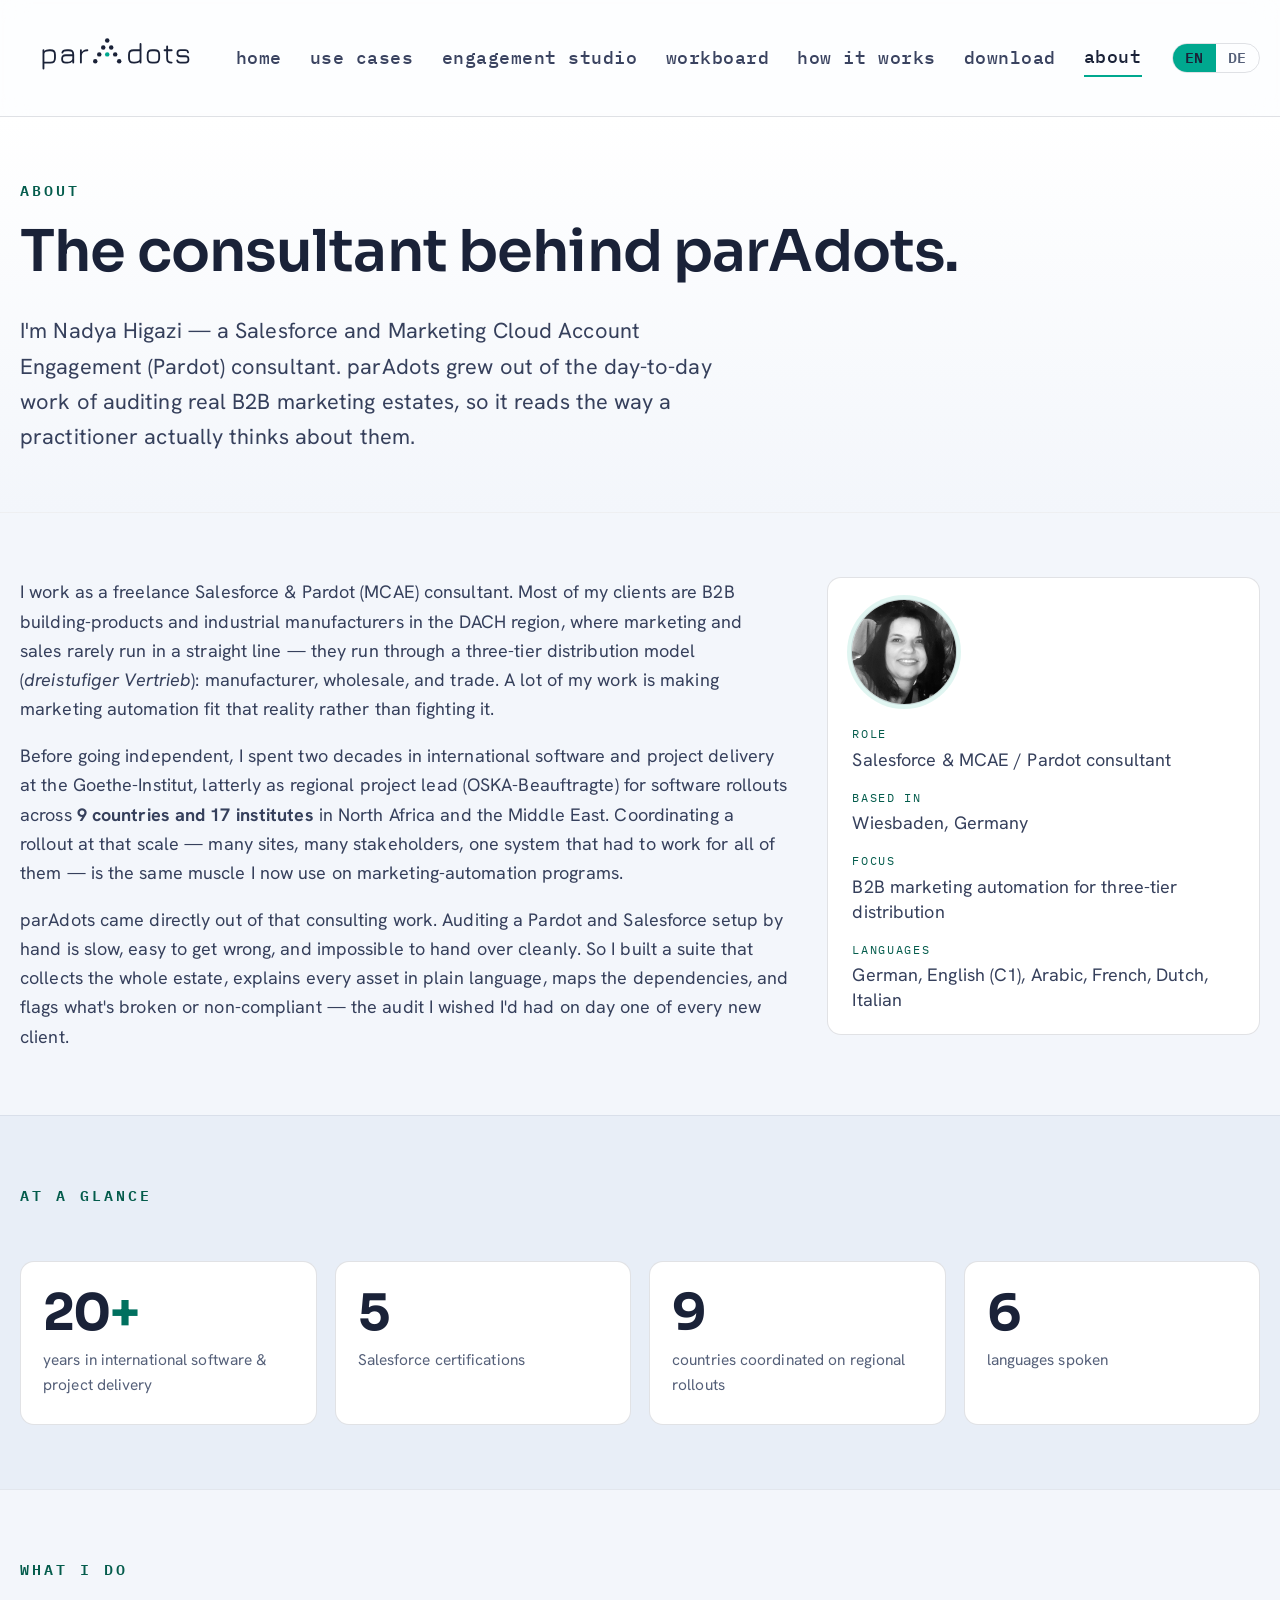
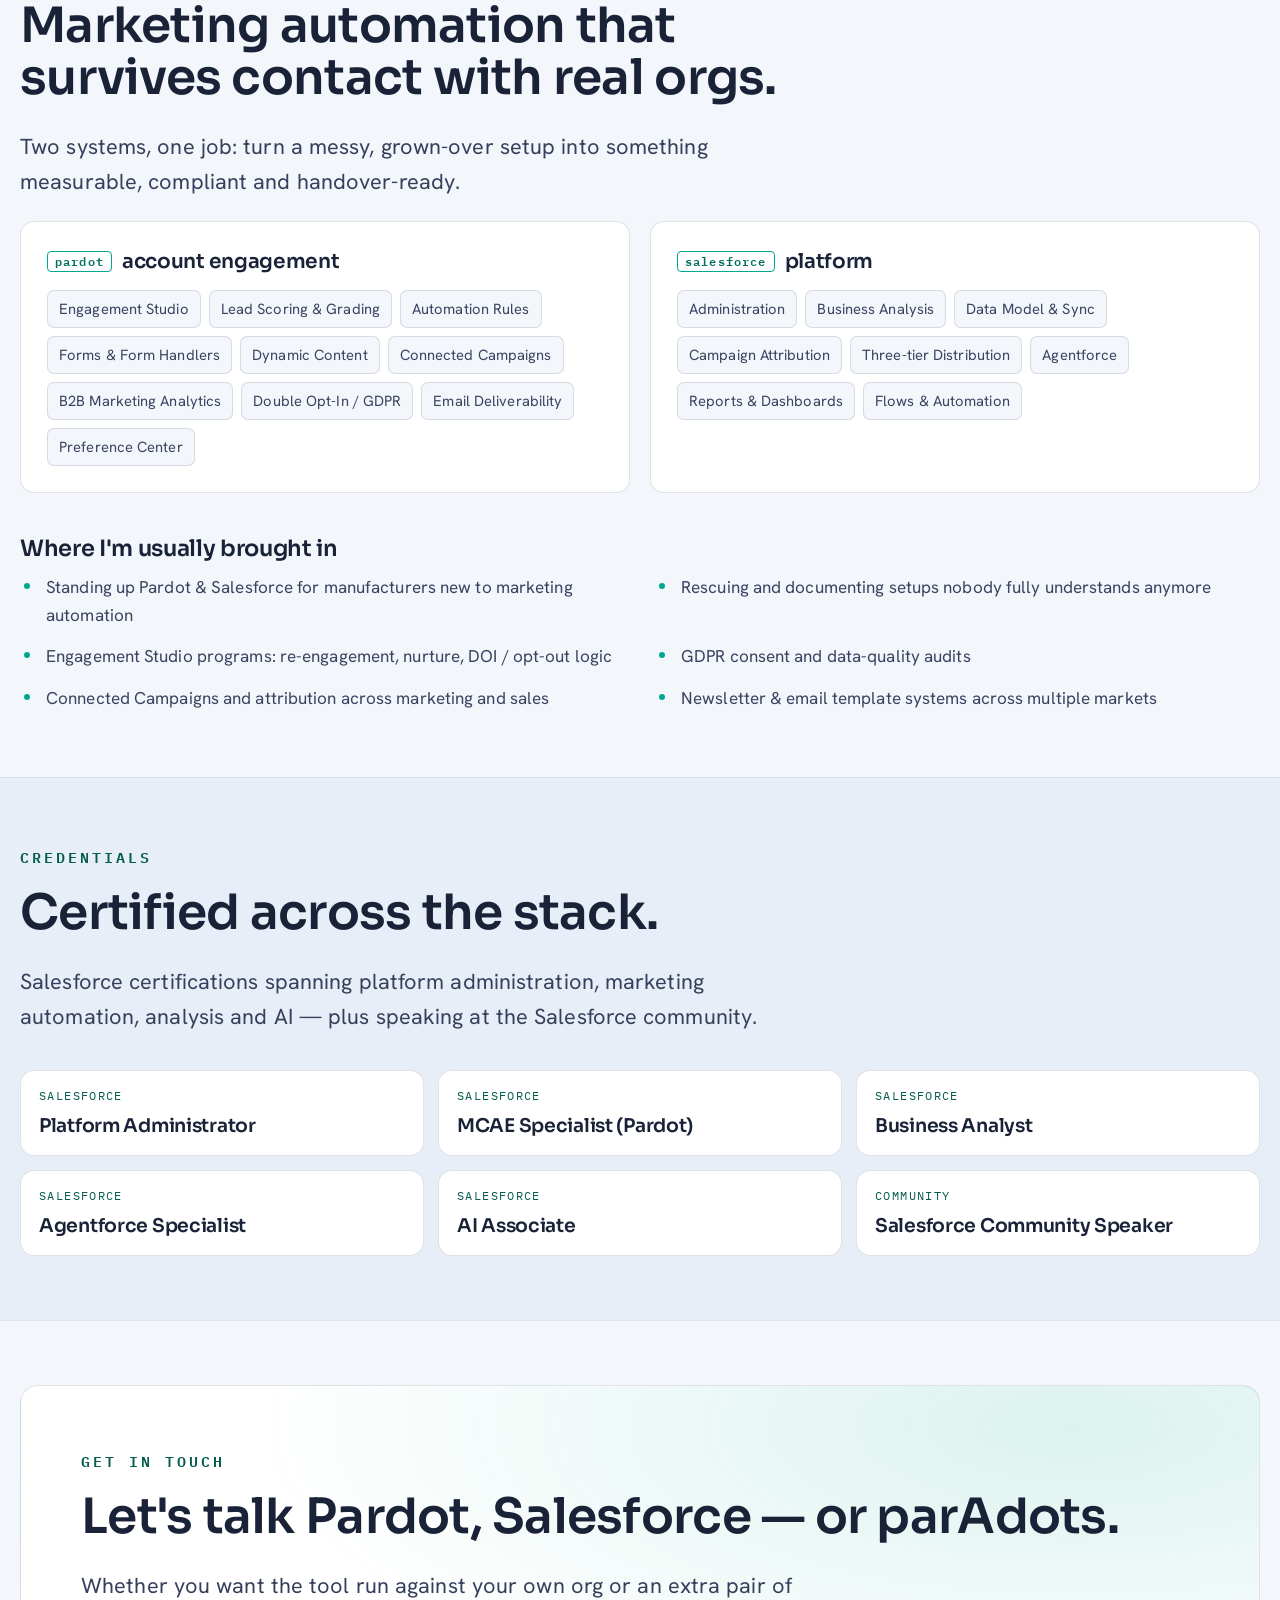
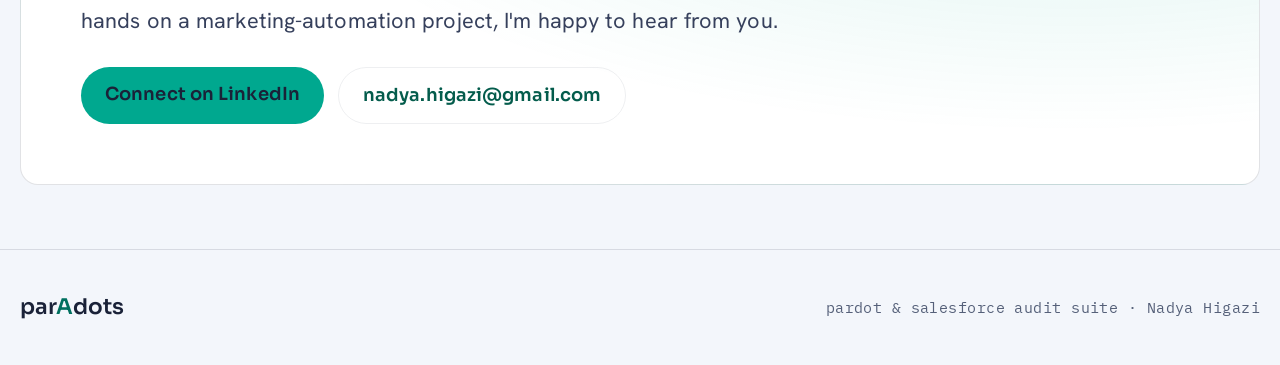
==== commit 410fe793: "Add files via upload" ====
--- a/about.html
+++ b/about.html
@@ -41,8 +41,9 @@
       <a href="index.html" class="hide-sm" data-i18n="nav.home">home</a>
       <a href="scenarios.html" class="hide-sm" data-i18n="nav.uc">use cases</a>
       <a href="engagement-studio.html" class="hide-sm" data-i18n="nav.es">engagement studio</a>
+      <a href="workboard.html" class="hide-sm" data-i18n="nav.workboard">workboard</a>
       <a href="how-it-works.html" class="hide-sm" data-i18n="nav.hiw">how it works</a>
-      <a href="install.html" class="hide-sm" data-i18n="nav.install">install</a>
+      <a href="install.html" class="hide-sm" data-i18n="nav.install">download</a>
       <a href="about.html" class="active" data-i18n="nav.about">about</a>
       <span class="langtoggle" role="group" aria-label="Language"><button type="button" data-lang="en">EN</button><button type="button" data-lang="de">DE</button></span>
     </nav>
--- a/styles.css
+++ b/styles.css
@@ -5,7 +5,7 @@
   --ink:#1a2238; --fg:#1a2238; --muted:#556079;
   --line:rgba(26,34,56,0.13); --line-2:rgba(26,34,56,0.07);
   --warn:#d08a1e; --crit:#d6453b; --info:#3f6fc0;
-  --maxw:1280px; --wide:1280px; --r:14px;
+  --maxw:1440px; --wide:1440px; --r:14px;
   --font-display:'Sora',system-ui,sans-serif;
   --font-body:'Hanken Grotesk',system-ui,sans-serif;
   --font-mono:'IBM Plex Mono',ui-monospace,monospace;
@@ -21,6 +21,8 @@
 section{padding-block:clamp(40px,5vw,64px);position:relative;}
 section + section{border-top:1px solid var(--line-2);}
 .band-deep{background:var(--paper-2);}
+.btn.ghost{background:transparent;color:var(--accent-ink);border:1px solid var(--line-2);}
+.btn.ghost:hover{border-color:var(--accent);background:var(--surface);}
 
 h1,h2,h3{font-family:var(--font-display);text-wrap:balance;font-weight:600;letter-spacing:-.015em;color:var(--ink);margin:0 0 .5em;}
 h2{font-size:clamp(1.9rem,3.8vw,2.8rem);line-height:1.08;}
@@ -35,10 +37,10 @@
 
 /* ---------- header / nav (large logo) ---------- */
 header{position:sticky;top:0;z-index:70;background:rgba(255,255,255,.82);backdrop-filter:blur(14px);-webkit-backdrop-filter:blur(14px);border-bottom:1px solid var(--line);}
-.nav{display:flex;align-items:center;gap:22px;min-height:112px;flex-wrap:wrap;padding-block:12px;}
+.nav{display:flex;align-items:center;gap:22px;min-height:112px;flex-wrap:nowrap;padding-block:12px;}
 .brandmark{display:flex;align-items:center;text-decoration:none;}
 .brandmark img{height:92px;width:auto;display:block;}
-.nav-links{margin-left:auto;display:flex;gap:26px;align-items:center;flex-wrap:wrap;}
+.nav-links{margin-left:auto;display:flex;gap:28px;align-items:center;flex-wrap:nowrap;white-space:nowrap;}
 .nav-links a{font-family:var(--font-mono);font-size:.98rem;font-weight:500;letter-spacing:.03em;text-decoration:none;color:#3a4360;text-transform:lowercase;transition:color .18s;padding-block:4px;}
 .nav-links a:hover{color:var(--ink);}
 .nav-links a.active{color:var(--ink);border-bottom:2px solid var(--accent);}
@@ -48,11 +50,15 @@
 .langtoggle button{border:0;background:transparent;font-family:var(--font-mono);font-size:.84rem;font-weight:600;letter-spacing:.04em;color:var(--muted);padding:6px 12px;cursor:pointer;line-height:1;}
 .langtoggle button.active{background:var(--accent);color:var(--ink);}
 .langtoggle button:not(.active):hover{color:var(--ink);}
-@media(max-width:860px){
-  .brandmark img{height:68px;}
-  .nav{min-height:88px;}
-  .nav-links{gap:16px;}
-  .nav-links a.hide-sm{display:none;}
+@media(max-width:1180px){
+  .nav{flex-wrap:wrap;min-height:0;padding-block:16px;row-gap:12px;}
+  .nav-links{flex-wrap:wrap;gap:14px 22px;margin-left:0;width:100%;}
+  .brandmark img{height:72px;}
+}
+@media(max-width:560px){
+  .brandmark img{height:60px;}
+  .nav-links{gap:10px 16px;}
+  .nav-links a{font-size:.9rem;}
 }
 
 /* ---------- hero (home) ---------- */
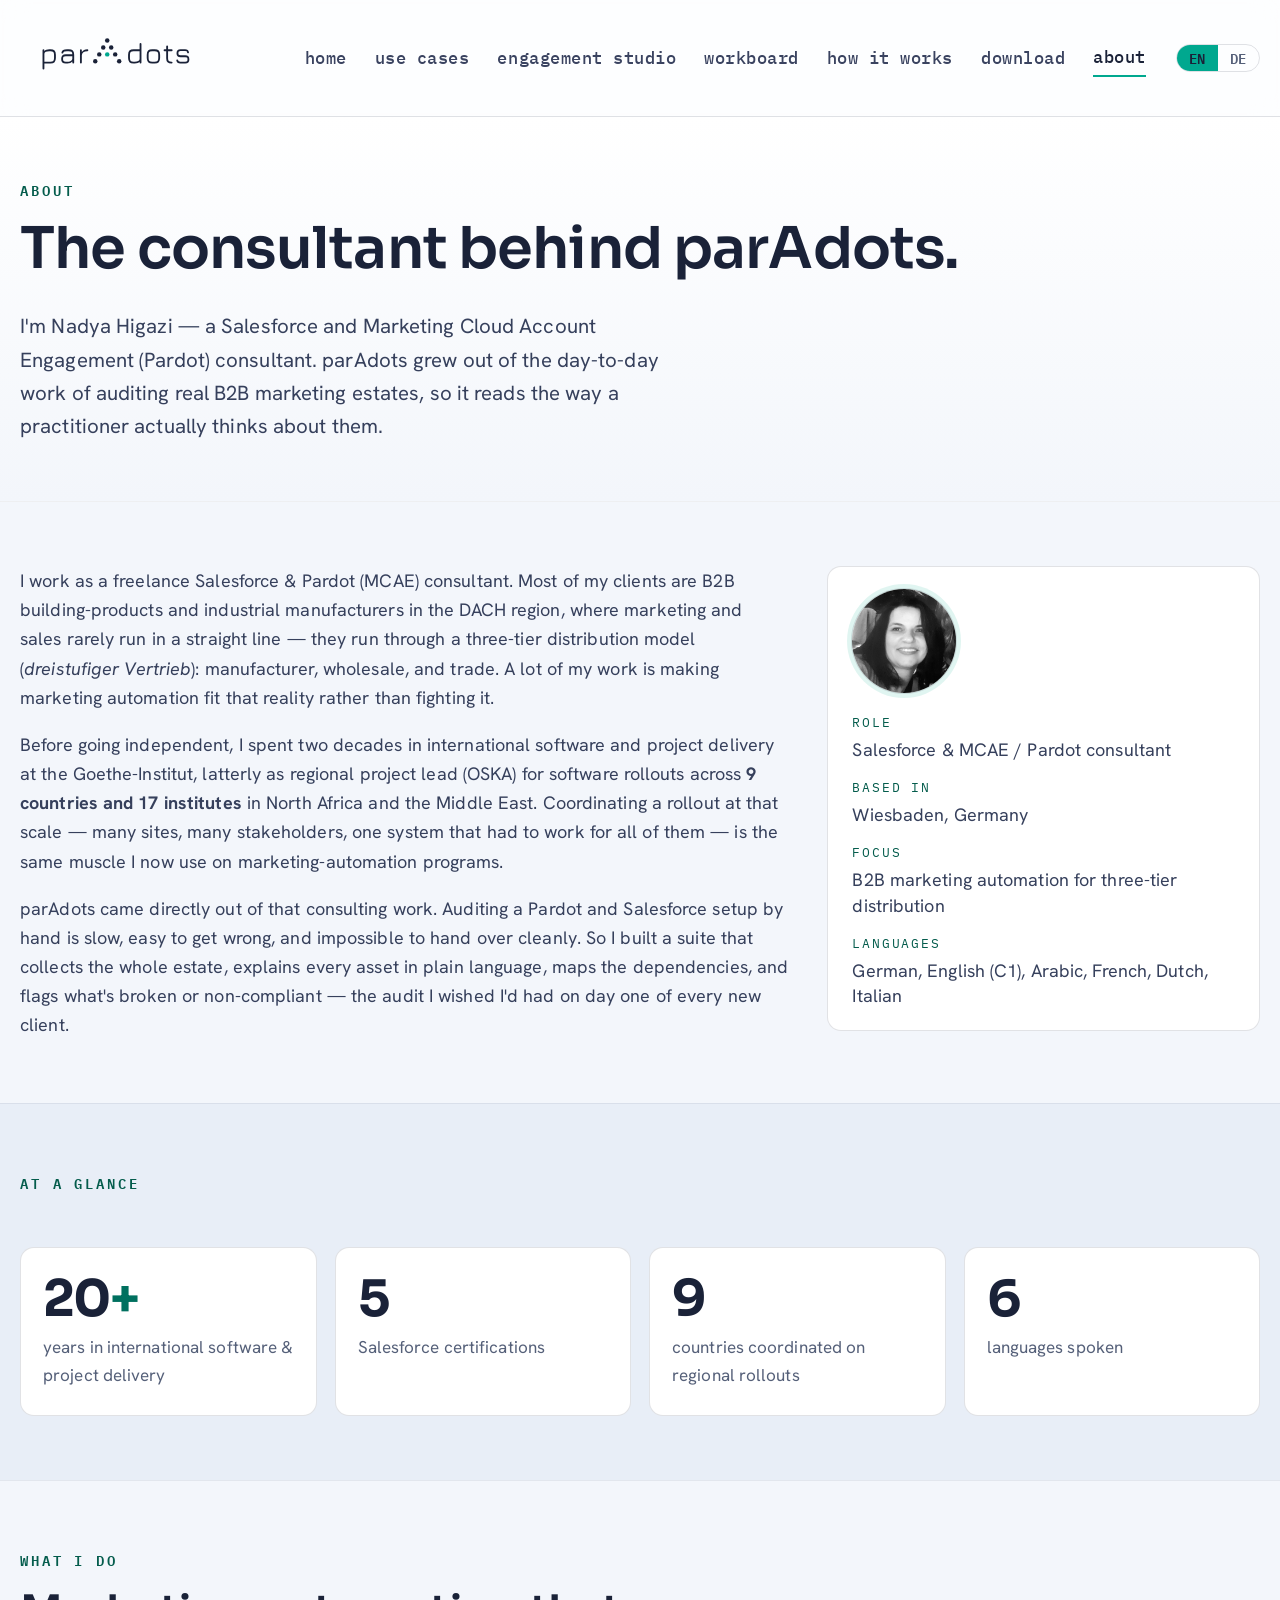
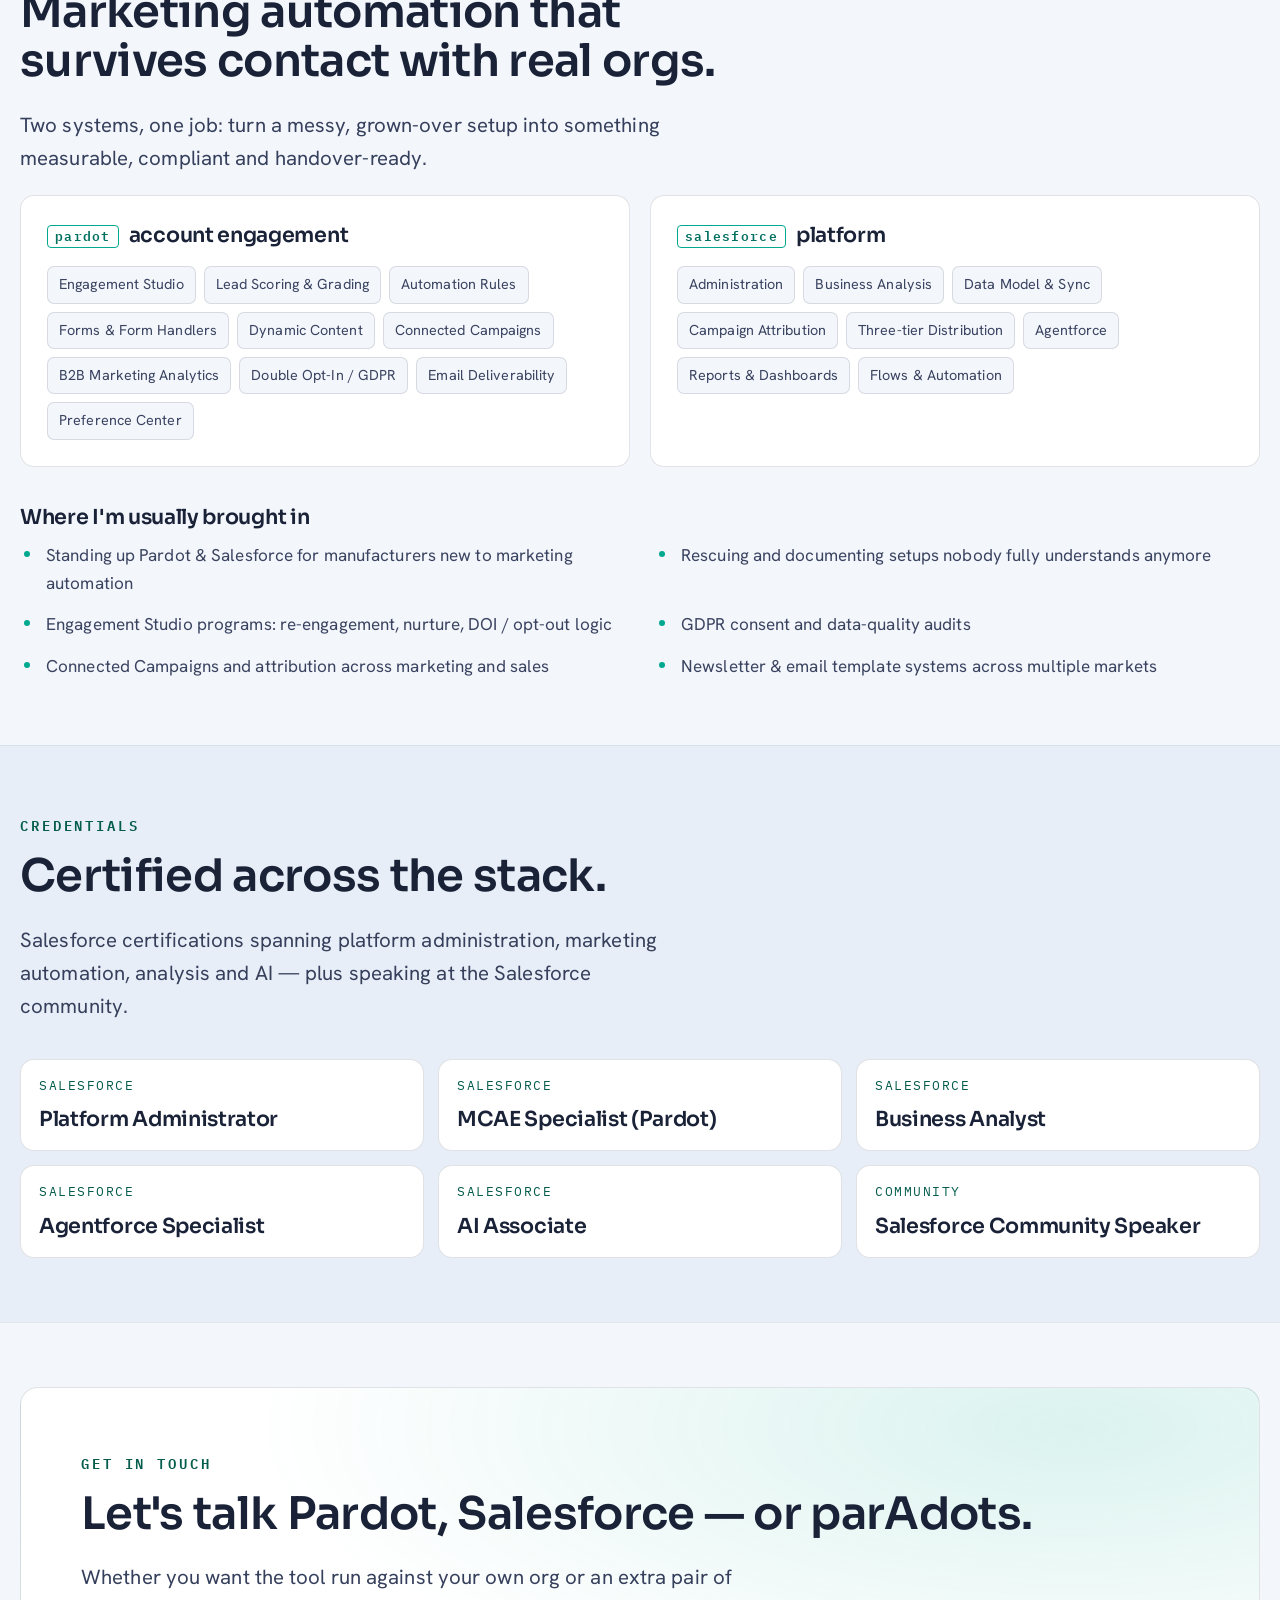
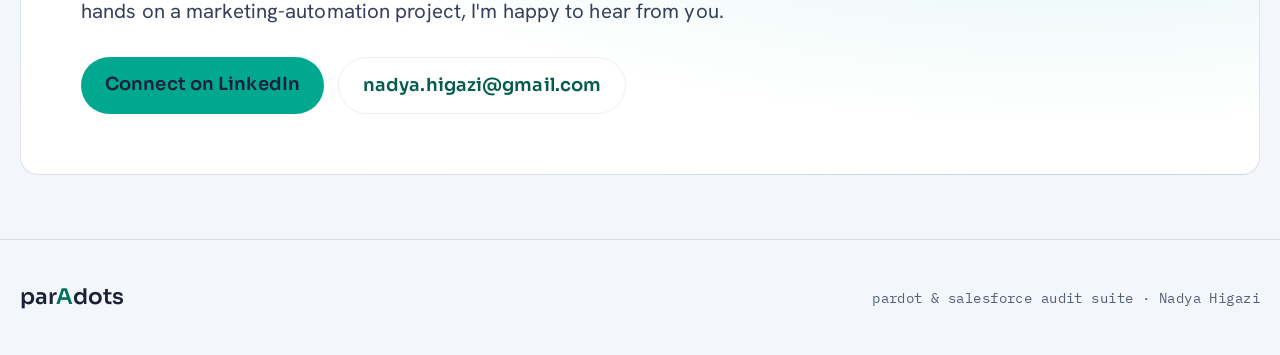
==== commit 41b1a6b3: "Add files via upload" ====
--- a/about.html
+++ b/about.html
@@ -19,14 +19,14 @@
   .bio-grid > div p:last-child{margin-bottom:0;}
   .glance{border:1px solid var(--line);border-radius:var(--r);background:var(--surface);padding:22px 24px;position:sticky;top:112px;}
   .glance dl{margin:0;display:grid;gap:16px;}
-  .glance dt{font-family:var(--font-mono);font-size:.66rem;letter-spacing:.14em;text-transform:uppercase;color:var(--accent-ink);margin-bottom:3px;}
+  .glance dt{font-family:var(--font-mono);font-size:.72rem;letter-spacing:.14em;text-transform:uppercase;color:var(--accent-ink);margin-bottom:3px;}
   .glance dd{margin:0;font-size:1rem;color:#36405c;line-height:1.4;}
   .certs{display:grid;grid-template-columns:repeat(3,1fr);gap:14px;margin-top:2em;}
   @media(max-width:760px){.certs{grid-template-columns:1fr 1fr;}}
   @media(max-width:440px){.certs{grid-template-columns:1fr;}}
   .cert{border:1px solid var(--line);border-radius:var(--r);background:var(--surface);padding:16px 18px;}
-  .cert .k{font-family:var(--font-mono);font-size:.64rem;letter-spacing:.12em;text-transform:uppercase;color:var(--accent-ink);}
-  .cert h3{font-size:1.05rem;margin:.45em 0 0;font-family:var(--font-display);}
+  .cert .k{font-family:var(--font-mono);font-size:.72rem;letter-spacing:.12em;text-transform:uppercase;color:var(--accent-ink);}
+  .cert h3{font-size:1.15rem;margin:.45em 0 0;font-family:var(--font-display);}
   .btn.ghost{background:transparent;color:var(--accent-ink);border:1px solid var(--line-2);}
   .btn.ghost:hover{border-color:var(--accent);background:var(--surface);}
   .avatar{display:block;width:104px;height:104px;border-radius:50%;object-fit:cover;margin:0 0 20px;box-shadow:0 0 0 1px var(--line),0 0 0 5px rgba(0,168,143,.12);}
@@ -102,7 +102,7 @@
         <div class="tags"><span>Administration</span><span>Business Analysis</span><span>Data Model &amp; Sync</span><span>Campaign Attribution</span><span>Three-tier Distribution</span><span>Agentforce</span><span>Reports &amp; Dashboards</span><span>Flows &amp; Automation</span></div>
       </div>
     </div>
-    <h3 style="margin-top:1.8em;font-family:var(--font-display);font-size:1.25rem" data-i18n="ab.wi_where_h">Where I'm usually brought in</h3>
+    <h3 style="margin-top:1.8em;font-family:var(--font-display);font-size:1.15rem" data-i18n="ab.wi_where_h">Where I'm usually brought in</h3>
     <ul class="checks">
       <li data-i18n="ab.wi_l1">Standing up Pardot &amp; Salesforce for manufacturers new to marketing automation</li>
       <li data-i18n="ab.wi_l2">Rescuing and documenting setups nobody fully understands anymore</li>
--- a/styles.css
+++ b/styles.css
@@ -25,12 +25,12 @@
 .btn.ghost:hover{border-color:var(--accent);background:var(--surface);}
 
 h1,h2,h3{font-family:var(--font-display);text-wrap:balance;font-weight:600;letter-spacing:-.015em;color:var(--ink);margin:0 0 .5em;}
-h2{font-size:clamp(1.9rem,3.8vw,2.8rem);line-height:1.08;}
-h3{font-size:1.12rem;line-height:1.3;}
+h2{font-size:clamp(1.8rem,3.5vw,2.5rem);line-height:1.1;}
+h3{font-size:1.15rem;line-height:1.35;}
 p{margin:0 0 1em;}
-.eyebrow{font-family:var(--font-mono);font-size:.84rem;font-weight:600;letter-spacing:.2em;text-transform:uppercase;color:var(--accent-ink);display:inline-block;margin:0 0 1.1em;}
+.eyebrow{font-family:var(--font-mono);font-size:.8rem;font-weight:600;letter-spacing:.2em;text-transform:uppercase;color:var(--accent-ink);display:inline-block;margin:0 0 1.1em;}
 .muted{color:var(--muted);}
-.lead{font-size:clamp(1.1rem,1.7vw,1.28rem);color:#36405c;max-width:62ch;}
+.lead{font-size:clamp(1.1rem,1.6vw,1.2rem);color:#36405c;max-width:62ch;}
 code{font-family:var(--font-mono);color:var(--accent-deep);}
 .wordmark{font-family:var(--font-display);font-weight:600;letter-spacing:-.01em;color:var(--ink);}
 .wordmark .cap{color:var(--accent-deep);}
@@ -41,16 +41,16 @@
 .brandmark{display:flex;align-items:center;text-decoration:none;}
 .brandmark img{height:92px;width:auto;display:block;}
 .nav-links{margin-left:auto;display:flex;gap:28px;align-items:center;flex-wrap:nowrap;white-space:nowrap;}
-.nav-links a{font-family:var(--font-mono);font-size:.98rem;font-weight:500;letter-spacing:.03em;text-decoration:none;color:#3a4360;text-transform:lowercase;transition:color .18s;padding-block:4px;}
+.nav-links a{font-family:var(--font-mono);font-size:.95rem;font-weight:500;letter-spacing:.03em;text-decoration:none;color:#3a4360;text-transform:lowercase;transition:color .18s;padding-block:4px;}
 .nav-links a:hover{color:var(--ink);}
 .nav-links a.active{color:var(--ink);border-bottom:2px solid var(--accent);}
 .nav-cta{color:var(--ink)!important;background:var(--accent);padding:9px 16px;border-radius:100px;font-weight:500;border-bottom:0!important;}
 .nav-cta:hover{background:#0fbda2;}
 .langtoggle{display:inline-flex;border:1px solid var(--line);border-radius:100px;overflow:hidden;margin-left:2px;}
-.langtoggle button{border:0;background:transparent;font-family:var(--font-mono);font-size:.84rem;font-weight:600;letter-spacing:.04em;color:var(--muted);padding:6px 12px;cursor:pointer;line-height:1;}
+.langtoggle button{border:0;background:transparent;font-family:var(--font-mono);font-size:.8rem;font-weight:600;letter-spacing:.04em;color:var(--muted);padding:6px 12px;cursor:pointer;line-height:1;}
 .langtoggle button.active{background:var(--accent);color:var(--ink);}
 .langtoggle button:not(.active):hover{color:var(--ink);}
-@media(max-width:1180px){
+@media(max-width:1240px){
   .nav{flex-wrap:wrap;min-height:0;padding-block:16px;row-gap:12px;}
   .nav-links{flex-wrap:wrap;gap:14px 22px;margin-left:0;width:100%;}
   .brandmark img{height:72px;}
@@ -58,7 +58,7 @@
 @media(max-width:560px){
   .brandmark img{height:60px;}
   .nav-links{gap:10px 16px;}
-  .nav-links a{font-size:.9rem;}
+  .nav-links a{font-size:.95rem;}
 }
 
 /* ---------- hero (home) ---------- */
@@ -67,7 +67,7 @@
 .hero .wrap{position:relative;z-index:1;}
 .hero h1{font-size:clamp(2.5rem,7vw,4.6rem);line-height:.98;font-weight:700;letter-spacing:-.03em;margin:0 0 .45em;max-width:16ch;}
 .hero h1 .mark{color:var(--accent-deep);}
-.hero .lead{font-size:clamp(1.08rem,2vw,1.3rem);max-width:58ch;}
+.hero .lead{font-size:clamp(1.1rem,1.6vw,1.2rem);max-width:58ch;}
 .chips{display:flex;flex-wrap:wrap;gap:10px;margin-top:2em;}
 .chip{font-family:var(--font-mono);font-size:.72rem;letter-spacing:.04em;color:#3a4360;border:1px solid var(--line);border-radius:100px;padding:7px 13px;background:rgba(255,255,255,.7);}
 .chip b{color:var(--accent-deep);font-weight:600;}
@@ -87,10 +87,10 @@
 .cards{display:grid;grid-template-columns:repeat(3,1fr);gap:20px;margin-top:40px;}
 .card{display:block;text-decoration:none;border:1px solid var(--line);border-radius:var(--r);padding:26px;background:var(--surface);transition:border-color .18s,transform .18s,box-shadow .18s;}
 .card:hover{border-color:var(--accent);transform:translateY(-3px);box-shadow:0 16px 40px -26px rgba(26,34,56,.5);}
-.card .num{font-family:var(--font-mono);font-size:.74rem;color:var(--accent-ink);letter-spacing:.1em;}
+.card .num{font-family:var(--font-mono);font-size:.8rem;color:var(--accent-ink);letter-spacing:.1em;}
 .card h3{margin:12px 0 .3em;}
-.card p{font-size:.92rem;color:var(--muted);margin:0;}
-.card .go{font-family:var(--font-mono);font-size:.78rem;color:var(--accent-deep);margin-top:14px;display:inline-block;}
+.card p{font-size:.95rem;color:var(--muted);margin:0;}
+.card .go{font-family:var(--font-mono);font-size:.8rem;color:var(--accent-deep);margin-top:14px;display:inline-block;}
 @media(max-width:820px){.cards{grid-template-columns:1fr;}}
 
 /* ---------- pipeline ---------- */
@@ -98,7 +98,7 @@
 .pipe .step{background:var(--surface);padding:26px 22px;}
 .pipe .num{font-family:var(--font-mono);font-size:.72rem;color:var(--accent-deep);letter-spacing:.1em;}
 .pipe .step h3{margin-top:12px;}
-.pipe .step p{font-size:.9rem;color:var(--muted);margin:0;}
+.pipe .step p{font-size:.95rem;color:var(--muted);margin:0;}
 @media(max-width:760px){.pipe{grid-template-columns:1fr 1fr;}}
 @media(max-width:440px){.pipe{grid-template-columns:1fr;}}
 
@@ -106,20 +106,20 @@
 .frame{border:1px solid var(--line);border-radius:var(--r);overflow:hidden;background:var(--surface);box-shadow:0 18px 50px -28px rgba(26,34,56,.45);}
 .frame img{display:block;width:100%;height:auto;}
 figure{margin:0;}
-figcaption{font-family:var(--font-mono);font-size:.78rem;letter-spacing:.05em;color:var(--muted);margin-top:12px;text-align:center;}
+figcaption{font-family:var(--font-mono);font-size:.8rem;letter-spacing:.05em;color:var(--muted);margin-top:12px;text-align:center;}
 
 /* ---------- scenarios ---------- */
 .scenario{display:grid;grid-template-columns:1.02fr .98fr;gap:clamp(32px,5vw,64px);align-items:center;}
 .scenario+.scenario{margin-top:clamp(56px,8vw,96px);}
 .scenario.flip .s-art{order:-1;}
-.s-index{font-family:var(--font-mono);font-size:1.02rem;font-weight:600;letter-spacing:.1em;color:var(--accent-ink);margin-bottom:1.1em;display:flex;align-items:center;gap:12px;}
+.s-index{font-family:var(--font-mono);font-size:1rem;font-weight:600;letter-spacing:.1em;color:var(--accent-ink);margin-bottom:1.1em;display:flex;align-items:center;gap:12px;}
 .s-index::before{content:"";width:30px;height:2px;background:var(--accent);display:inline-block;}
 .s-h{font-family:var(--font-display);font-size:clamp(1.4rem,2.6vw,1.9rem);margin-bottom:.5em;}
 .prob{color:var(--muted);border-left:2px solid var(--line);padding-left:16px;margin:1.3em 0;}
-.prob .label{display:block;font-family:var(--font-mono);font-size:.74rem;font-weight:600;letter-spacing:.16em;text-transform:uppercase;color:var(--accent-ink);margin-bottom:6px;}
+.prob .label{display:block;font-family:var(--font-mono);font-size:.8rem;font-weight:600;letter-spacing:.16em;text-transform:uppercase;color:var(--accent-ink);margin-bottom:6px;}
 .payoff{display:flex;gap:12px;align-items:flex-start;margin-top:1.4em;}
 .payoff svg{flex:0 0 auto;margin-top:3px;}
-.payoff p{margin:0;font-family:var(--font-display);font-weight:500;font-size:1.05rem;color:var(--ink);}
+.payoff p{margin:0;font-family:var(--font-display);font-weight:500;font-size:1.15rem;color:var(--ink);}
 .s-art{min-width:0;}
 @media(max-width:820px){.scenario{grid-template-columns:1fr;gap:26px;}.scenario.flip .s-art{order:0;}}
 
@@ -127,25 +127,25 @@
 .feat3{display:grid;grid-template-columns:repeat(3,1fr);gap:20px;margin-top:40px;}
 .feat{border:1px solid var(--line);border-radius:var(--r);padding:24px;background:var(--surface);}
 .feat .ic{width:34px;height:34px;border-radius:9px;display:flex;align-items:center;justify-content:center;background:var(--surface-2);margin-bottom:14px;}
-.feat h3{font-size:1.02rem;}
-.feat p{font-size:.9rem;color:var(--muted);margin:0;}
+.feat h3{font-size:1.15rem;}
+.feat p{font-size:.95rem;color:var(--muted);margin:0;}
 @media(max-width:760px){.feat3{grid-template-columns:1fr;}}
 
 /* ---------- process steps ---------- */
 .steps2{display:flex;flex-direction:column;gap:34px;margin-top:38px;}
 .steps2 figure{margin:0;}
 .steps2 .narrow{max-width:560px;width:100%;margin-inline:auto;}
-.steplab{font-family:var(--font-mono);font-size:.88rem;font-weight:600;letter-spacing:.1em;color:var(--accent-ink);margin:0 0 10px;}
+.steplab{font-family:var(--font-mono);font-size:.8rem;font-weight:600;letter-spacing:.1em;color:var(--accent-ink);margin:0 0 10px;}
 
 /* ---------- install page ---------- */
 .dl-card{border:1px solid var(--line);border-radius:18px;padding:clamp(28px,5vw,52px);background:radial-gradient(120% 140% at 85% 10%,rgba(0,168,143,.14),transparent 55%),var(--surface);}
-.dl-card .btn{font-size:1.05rem;}
+.dl-card .btn{font-size:1rem;}
 .dl-meta{font-family:var(--font-mono);font-size:.8rem;color:var(--muted);margin-top:16px;}
 .howto{counter-reset:step;list-style:none;margin:1.4em 0 0;padding:0;display:flex;flex-direction:column;gap:18px;}
 .howto li{counter-increment:step;position:relative;padding-left:48px;color:#36405c;min-height:30px;}
-.howto li::before{content:counter(step);position:absolute;left:0;top:-3px;width:30px;height:30px;border-radius:50%;background:var(--surface-2);color:var(--accent-ink);font-family:var(--font-mono);font-weight:600;font-size:.9rem;display:flex;align-items:center;justify-content:center;}
+.howto li::before{content:counter(step);position:absolute;left:0;top:-3px;width:30px;height:30px;border-radius:50%;background:var(--surface-2);color:var(--accent-ink);font-family:var(--font-mono);font-weight:600;font-size:.95rem;display:flex;align-items:center;justify-content:center;}
 .howto li b,.howto li strong{color:var(--ink);}
-.cmd{display:block;font-family:var(--font-mono);font-size:.88rem;background:var(--ink);color:#e9edf6;border-radius:8px;padding:11px 14px;margin-top:8px;overflow-x:auto;white-space:pre;}
+.cmd{display:block;font-family:var(--font-mono);font-size:.8rem;background:var(--ink);color:#e9edf6;border-radius:8px;padding:11px 14px;margin-top:8px;overflow-x:auto;white-space:pre;}
 .note{border:1px solid var(--line);border-left:3px solid var(--accent);border-radius:10px;background:var(--surface);padding:18px 20px;margin-top:1.8em;}
 .note h3{font-size:1rem;margin:0 0 .3em;}
 .note p{margin:0;color:var(--muted);font-size:.95rem;}
@@ -154,15 +154,15 @@
 .prereq li::before{content:"";position:absolute;left:4px;top:9px;width:6px;height:6px;border-radius:50%;background:var(--accent);}
 .subh{font-family:var(--font-display);font-size:1.15rem;margin:2em 0 0;}
 .plat{display:grid;grid-template-columns:1fr 1fr;gap:18px;margin-top:1.6em;}
-.plat .pcard{border:1px solid var(--line);border-radius:var(--r);background:var(--surface);padding:20px;font-size:.92rem;color:var(--muted);}
+.plat .pcard{border:1px solid var(--line);border-radius:var(--r);background:var(--surface);padding:20px;font-size:.95rem;color:var(--muted);}
 .plat .pcard b{color:var(--ink);}
 @media(max-width:700px){.plat{grid-template-columns:1fr;}}
 .licensebox{border:1px solid var(--line);border-radius:18px;padding:clamp(28px,5vw,48px);background:radial-gradient(120% 140% at 15% 10%,rgba(0,168,143,.12),transparent 55%),var(--surface);}
 
 /* ---------- about page ---------- */
 .about-name{font-family:var(--font-display);font-size:clamp(1.5rem,3vw,2rem);margin:.1em 0 .1em;}
-.about-role{font-family:var(--font-mono);font-size:.92rem;color:var(--accent-ink);margin:0 0 1.2em;}
-.inlinelinks{margin-top:16px;font-family:var(--font-mono);font-size:.9rem;display:flex;flex-wrap:wrap;gap:8px 20px;}
+.about-role{font-family:var(--font-mono);font-size:.95rem;color:var(--accent-ink);margin:0 0 1.2em;}
+.inlinelinks{margin-top:16px;font-family:var(--font-mono);font-size:.95rem;display:flex;flex-wrap:wrap;gap:8px 20px;}
 .inlinelinks a{color:var(--accent-ink);text-decoration:none;border-bottom:1px solid var(--line-2);padding-bottom:1px;}
 .inlinelinks a:hover{border-color:var(--accent);}
 
@@ -171,16 +171,16 @@
 .stat{border:1px solid var(--line);border-radius:var(--r);padding:26px 22px;background:var(--surface);}
 .stat .big{font-family:var(--font-display);font-weight:700;font-size:clamp(2rem,4vw,2.8rem);line-height:1;letter-spacing:-.03em;}
 .stat .big .u{color:var(--accent-deep);}
-.stat .cap{font-size:.86rem;color:var(--muted);margin-top:10px;}
+.stat .cap{font-size:.95rem;color:var(--muted);margin-top:10px;}
 @media(max-width:760px){.stats{grid-template-columns:1fr 1fr;}}
 
 /* ---------- coverage ---------- */
 .cov{display:grid;grid-template-columns:1fr 1fr;gap:20px;}
 .cov-col{border:1px solid var(--line);border-radius:var(--r);padding:26px;background:var(--surface);}
 .cov-col h3{display:flex;align-items:center;gap:10px;}
-.cov-col h3 .tag{font-family:var(--font-mono);font-size:.64rem;letter-spacing:.1em;color:var(--accent-deep);border:1px solid var(--accent);border-radius:4px;padding:2px 7px;}
+.cov-col h3 .tag{font-family:var(--font-mono);font-size:.72rem;letter-spacing:.1em;color:var(--accent-deep);border:1px solid var(--accent);border-radius:4px;padding:2px 7px;}
 .tags{display:flex;flex-wrap:wrap;gap:8px;margin-top:16px;}
-.tags span{font-size:.82rem;color:#3a4360;background:var(--paper);border:1px solid var(--line);border-radius:7px;padding:6px 11px;}
+.tags span{font-size:.8rem;color:#3a4360;background:var(--paper);border:1px solid var(--line);border-radius:7px;padding:6px 11px;}
 @media(max-width:720px){.cov{grid-template-columns:1fr;}}
 .checks{display:grid;grid-template-columns:1fr 1fr;gap:14px 30px;margin:10px 0 0;padding:0;}
 .checks li{list-style:none;padding-left:26px;position:relative;color:#3a4360;font-size:.95rem;}
@@ -190,7 +190,7 @@
 /* ---------- cta ---------- */
 .cta-box{border:1px solid var(--line);border-radius:18px;padding:clamp(32px,6vw,60px);background:radial-gradient(120% 140% at 85% 10%,rgba(0,168,143,.14),transparent 55%),var(--surface);}
 .copyrow{display:inline-flex;align-items:center;margin-top:8px;border:1px solid var(--line);border-radius:100px;overflow:hidden;background:var(--paper);max-width:100%;}
-.copyrow code{font-size:.9rem;padding:12px 18px;color:var(--ink);overflow:hidden;text-overflow:ellipsis;}
+.copyrow code{font-size:.95rem;padding:12px 18px;color:var(--ink);overflow:hidden;text-overflow:ellipsis;}
 .copyrow button{border:0;background:var(--accent);color:var(--ink);font-family:var(--font-mono);font-size:.8rem;padding:12px 18px;cursor:pointer;letter-spacing:.05em;flex:0 0 auto;}
 .copyrow button:hover{background:#0fbda2;}
 .copyrow button.done{background:var(--surface-2);color:var(--accent-deep);}
@@ -199,9 +199,9 @@
 footer{border-top:1px solid var(--line);padding-block:40px;}
 .foot{display:flex;flex-wrap:wrap;gap:14px 30px;align-items:center;justify-content:space-between;}
 .foot .wordmark{font-size:1.2rem;}
-.foot p{margin:0;font-size:.82rem;color:var(--muted);font-family:var(--font-mono);letter-spacing:.03em;}
+.foot p{margin:0;font-size:.8rem;color:var(--muted);font-family:var(--font-mono);letter-spacing:.03em;}
 .foot nav{display:flex;flex-wrap:wrap;gap:18px;}
-.foot nav a{font-family:var(--font-mono);font-size:.78rem;color:var(--muted);text-decoration:none;}
+.foot nav a{font-family:var(--font-mono);font-size:.8rem;color:var(--muted);text-decoration:none;}
 .foot nav a:hover{color:var(--ink);}
 
 :focus-visible{outline:2px solid var(--accent-deep);outline-offset:3px;border-radius:4px;}
